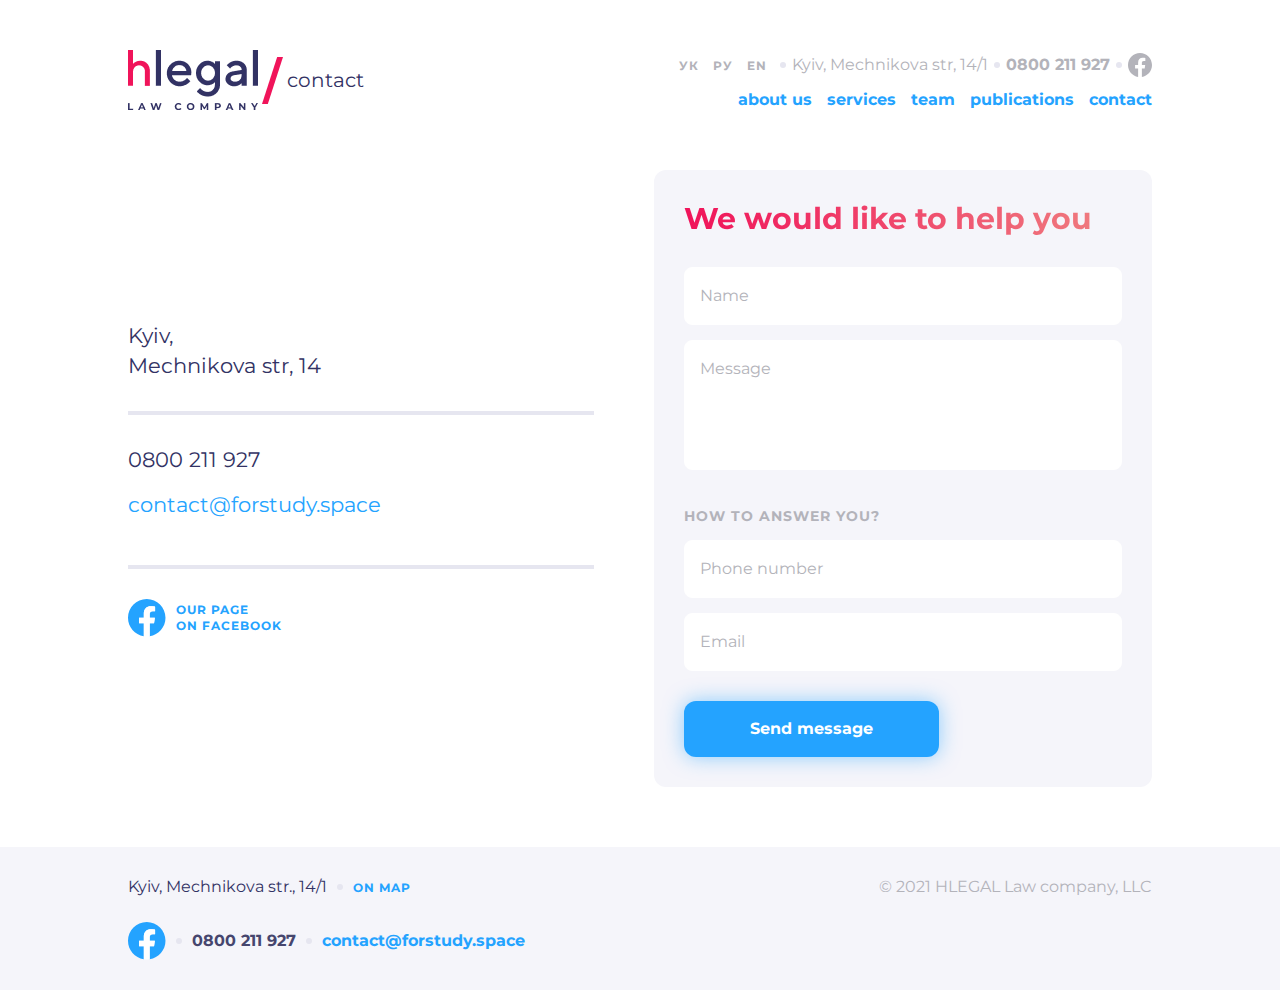
==== index.html @ 9c155c1d "changed structure css files" ====
<!DOCTYPE html>
<html lang="ru">

<head>
    <meta charset="UTF-8">
    <meta http-equiv="X-UA-Compatible" content="IE=edge">
    <meta name="viewport" content="width=device-width, initial-scale=1.0">
    <title>HW15_Lesson_16</title>
    <link rel="stylesheet" href="./css/style.css">
    <link rel="stylesheet" href="./css/media.css">
</head>

<body class="flex flex-col min-h-screen">
    <header class="header">
        <div class="container">
            <div class="wrapper flex justify-between wrap">
                <div class="up-header flex items-center justify-between">
                    <div class="flex items-center">
                        <form class="form-languages ">
                            <label>
                                <input type="radio" name="lang">
                                <span class="language">УК</span>
                            </label>
                        </form>
                        <form class="form-languages">
                            <label>
                                <input type="radio" name="lang">
                                <span class="language">РУ</span>
                            </label>
                        </form>
                        <form class="form-languages">
                            <label>
                                <input type="radio" name="lang">
                                <span class="language">EN</span>
                            </label>
                        </form>
                    </div>
                    <div class="contacts flex items-center">
                        <span class="dot"></span>
                        <span class="adress">Kyiv, Mechnikova str, 14/1</span>
                        <span class="dot"></span>
                        <a href="tel:0800211927" class="tel">0800 211 927</a>
                        <span class="dot"></span>
                        <a href="https://www.facebook.com/" target="_blank" rel="nofollow noopener">
                            <svg width="24" height="24" viewBox="0 0 24 24" fill="currentColor"
                                xmlns="http://www.w3.org/2000/svg">
                                <path
                                    d="M24 12.0733C24 5.40541 18.6274 0 12 0C5.37258 0 0 5.40541 0 12.0733C0 18.0995 4.38823 23.0943 10.125 24V15.5633H7.07813V12.0733H10.125V9.41343C10.125 6.38755 11.9165 4.71615 14.6576 4.71615C15.9705 4.71615 17.3438 4.95195 17.3438 4.95195V7.92313H15.8306C14.3399 7.92313 13.875 8.85379 13.875 9.80857V12.0733H17.2031L16.6711 15.5633H13.875V24C19.6118 23.0943 24 18.0995 24 12.0733Z"
                                    fill="currentColor" />
                            </svg>
                        </a>
                    </div>
                </div>
                <div class="logo flex items-center">
                    <img src="./images/Logo.png" alt="Logo">
                    <svg class="slash" width="21" height="47" viewBox="0 0 21 47" fill="none"
                        xmlns="http://www.w3.org/2000/svg">
                        <path fill-rule="evenodd" clip-rule="evenodd" d="M15.1752 0H21L5.82482 47H0L15.1752 0Z"
                            fill="#F0145A" />
                    </svg>
                    <span class="text-logo">contact</span>
                </div>
                <div class="burger-menu flex items-center">
                    <input type="checkbox" class="checkbox">
                    <p class="burger">
                        <span></span>
                        <span></span>
                        <span></span>
                        <span></span>
                    </p>
                    <nav class="nav">
                        <ul class="links">
                            <li><a href="#" class="link">about us</a></li>
                            <li><a href="#" class="link background">services</a></li>
                            <li><a href="#" class="link background">team</a></li>
                            <li><a href="#" class="link background">publications</a></li>
                            <li><a href="#" class="link background">contact</a></li>
                        </ul>
                    </nav>
                </div>
            </div>
        </div>
    </header>
    <main class="flex-1">
        <section class="contacts-form">
            <div class="container">
                <div class="wrapper flex flex-col items-center justify-between">
                    <div class="up-content flex flex-col">
                        <p class="address">Kyiv,<br> Mechnikova str, 14</p>
                        <div class="tel-mail flex items-center wrap">
                            <a href="tel:0800211927" class="tel">0800 211 927</a>
                            <a href="mailto:contact@forstudy.space" class="mail">contact@forstudy.space</a>
                        </div>
                        <div class="fb-text flex items-center">
                            <a href="https://www.facebook.com/" target="_blank" rel="nofollow noopener">
                                <svg xmlns="http://www.w3.org/2000/svg" width="38" height="38" data-name="Ebene 1"
                                    viewBox="0 0 1038 1038">
                                    <path fill="currentColor"
                                        d="M1024,512C1024,229.23016,794.76978,0,512,0S0,229.23016,0,512c0,255.554,187.231,467.37012,432,505.77777V660H302V512H432V399.2C432,270.87982,508.43854,200,625.38922,200,681.40765,200,740,210,740,210V336H675.43713C611.83508,336,592,375.46667,592,415.95728V512H734L711.3,660H592v357.77777C836.769,979.37012,1024,767.554,1024,512Z" />
                                    <path fill="#fff"
                                        d="M711.3,660,734,512H592V415.95728C592,375.46667,611.83508,336,675.43713,336H740V210s-58.59235-10-114.61078-10C508.43854,200,432,270.87982,432,399.2V512H302V660H432v357.77777a517.39619,517.39619,0,0,0,160,0V660Z" />
                                </svg>
                            </a>
                            <p class="text">Our page <br>on facebook</p>
                        </div>
                    </div>
                    <div class="down-content flex flex-col">
                        <h2 class="title">We would like to help you</h2>
                        <div class="forms-up flex flex-col">
                            <form>
                                <label>
                                    <input class="text-form" type="text" name="name" placeholder="Name">
                                </label>
                                <label>
                                    <textarea class="text-form message" type="text" name="message"
                                        placeholder="Message"></textarea>
                                </label>
                                <h3>How to answer you?</h3>
                                <label>
                                    <input class="text-form" type="tel" name="phoneNumber" placeholder="Phone number">
                                </label>
                                <label>
                                    <input class="text-form" type="email" name="email" placeholder="Email">
                                </label>
                                <button class="btn btn-blue" type="button">Send message</button>
                            </form>
                        </div>
                    </div>
                </div>
            </div>
        </section>
    </main>
    <footer class="footer">
        <div class="container">
            <div class="wrapper flex flex-col items-center">
                <div class="adress-footer flex flex-col items-center">
                    <span class="adress">Kyiv, Mechnikova str., 14/1</span>
                    <span class="dot"></span>
                    <a href="https://goo.gl/maps/D9Z2hyHaym2jxvPWA" class="map" target="_blank"
                        rel="nofollow noopener">On
                        map</a>
                </div>
                <div class="contacts flex flex-col items-center">
                    <a href="https://www.facebook.com/" target="_blank" rel="nofollow noopener">
                        <svg xmlns="http://www.w3.org/2000/svg" width="38" height="38" data-name="Ebene 1"
                            viewBox="0 0 1038 1038">
                            <path fill="currentColor"
                                d="M1024,512C1024,229.23016,794.76978,0,512,0S0,229.23016,0,512c0,255.554,187.231,467.37012,432,505.77777V660H302V512H432V399.2C432,270.87982,508.43854,200,625.38922,200,681.40765,200,740,210,740,210V336H675.43713C611.83508,336,592,375.46667,592,415.95728V512H734L711.3,660H592v357.77777C836.769,979.37012,1024,767.554,1024,512Z" />
                            <path fill="#fff"
                                d="M711.3,660,734,512H592V415.95728C592,375.46667,611.83508,336,675.43713,336H740V210s-58.59235-10-114.61078-10C508.43854,200,432,270.87982,432,399.2V512H302V660H432v357.77777a517.39619,517.39619,0,0,0,160,0V660Z" />
                        </svg>
                    </a>
                    <span class="dot"></span>
                    <a href="tel:0800211927" class="tel">0800 211 927</a>
                    <span class="dot"></span>
                    <a href="mailto:contact@forstudy.space" class="mail">contact@forstudy.space</a>
                </div>
                <p class="copyright text-center">© 2021 HLEGAL Law company, LLC</p>
            </div>
        </div>
    </footer>
</body>

</html>
---- css/style.css ----
@import url(../css/reset.css);
@import url(../css/header.css);
@import url(../css/footer.css);

/* ..............contacts-form.............. */
.contacts-form {
  padding: 30px;
  background-color: #ffffff;
}
.contacts-form .wrapper {
  gap: 30px;
}

/* ..............up-content.............. */
.up-content {
  width: 100%;
  font-weight: 400;
  font-size: 21px;
  line-height: 30px;
  color: #323264;
  gap: 30px;
}
.up-content .address::after {
  content: "";
  display: block;
  width: 100%;
  height: 4px;
  align-self: stretch;
  background-color: #e6e6f0;
  margin-top: 30px;
}
.up-content .tel-mail {
  gap: 15px;
}
.up-content .tel-mail::after {
  content: "";
  display: block;
  min-width: 100%;
  height: 4px;
  align-self: stretch;
  background-color: #e6e6f0;
  margin-top: 30px;
}
.up-content .mail {
  min-width: 100%;
  justify-content: flex-start;
  color: #24a3ff;
}

.up-content svg,
.up-content .text {
  display: block;
  color: #24a3ff;
}
.fb-text svg:hover {
  color: #f0145a;
}
.fb-text {
  gap: 10px;
}
.fb-text .text {
  font-weight: 700;
  font-size: 12px;
  line-height: 16px;
  letter-spacing: 1px;
  text-transform: uppercase;
}

/* ..............down-content.............. */
.down-content {
  width: 100%;
  background: #f5f5fa;
  border-radius: 12px;
  padding: 30px;
  gap: 30px;
}
.down-content .title {
  font-size: 30px;
  line-height: 37px;
  background: linear-gradient(90.13deg, #f0145a 0.84%, #ef8080 99.96%);
  -webkit-background-clip: text;
  -webkit-text-fill-color: transparent;
  background-clip: text;
  text-fill-color: transparent;
}
.forms-up {
  gap: 15px;
}
input[placeholder],
textarea {
  font-weight: 400;
  font-size: 16px;
  line-height: 26px;
  border: 1px solid #ffffff;
  border-radius: 8px;
  width: 100%;
  padding: 15px 0 15px 15px;
  outline: none;
  cursor: pointer;
  margin-bottom: 15px;
}
form:hover .text-form {
  border: 1px solid #24a3ff;
  color: #000000;
}
form:focus .text-form {
  border: 1px solid #24a3ff;
  color: #000000;
}
form:invalid .text-form {
  border: 1px solid #ff0000;
  color: #ff0000;
}
.down-content .message {
  resize: none;
  padding: 15px 0 0 15px;
  min-height: 130px;
  margin-bottom: 30px;
}
::placeholder {
  font-family: "Montserrat", serif;
  font-weight: 400;
  font-size: 16px;
  line-height: 26px;
  color: #b3b3ba;
}

/* ........................................ */
.forms-up h3 {
  font-size: 14px;
  line-height: 17px;
  letter-spacing: 1px;
  text-transform: uppercase;
  color: #b3b3ba;
  margin-bottom: 15px;
}
.btn {
  font: inherit;
  line-height: 20px;
  text-align: center;
  color: #ffffff;
  border: none;
}
.btn-blue {
  max-width: 100%;
  background-color: #24a3ff;
  box-shadow: 0px 0px 20px rgba(36, 163, 255, 0.5);
  border-radius: 12px;
  padding: 18px 66px;
  margin-top: 15px;
}
.btn-blue:hover {
  background-color: #0085ff;
  box-shadow: 0px 0px 20px rgba(36, 163, 255, 0.5);
}
.btn-blue:active {
  background-color: #006ccf;
  box-shadow: 0px 0px 20px rgba(36, 163, 255, 0.5);
}

/* ..............footer.............. */
.footer {
  background: #f5f5fa;
  padding: 30px 0;
}
.footer .wrapper {
  gap: 25px;
}
.adress-footer {
  gap: 10px;
}
.adress-footer .adress {
  font-weight: 400;
  line-height: 20px;
  color: #323264;
}
.adress-footer .map {
  font-size: 12px;
  line-height: 15px;
  letter-spacing: 1px;
  text-transform: uppercase;
  color: #24a3ff;
}
.footer .contacts {
  line-height: 20px;
  gap: 10px;
}
.footer .contacts svg {
  color: #24a3ff;
  display: block;
}
.footer .contacts svg:hover {
  color: #f0145a;
}
.footer .contacts .tel {
  text-align: right;
  color: #46466e;
}
.footer .contacts .mail {
  color: #24a3ff;
}
.footer .contacts .mail:hover {
  color: #f0145a;
}
.footer .copyright {
  font-weight: 400;
  line-height: 20px;
  color: #b3b3ba;
}
---- css/media.css ----
/* md-устройства (больше или равно 768px) */
@media (min-width: 768px) {
  /* CSS для: 768px <= ширины <= 991px */

  /* ..............contacts-form.............. */
  .contacts-form {
    padding: 60px 0;
  }
}

/* lg-устройства (больше или равно 992px) */
@media (min-width: 1024px) {
  /* CSS для: 992px <= ширины <= 1119px */

  /* ..............contacts-form.............. */
  .contacts-form .wrapper {
    gap: 60px;
    flex-direction: row;
  }
  .up-content {
    min-width: 422px;
  }
  .down-content {
    min-width: 422px;
  }
}

/* xl-устройства (больше или равно 1200px) */
@media (min-width: 1440px) {
  /* CSS для: ширины >= 1200px */

  .contacts-form {
    padding: 60px 0;
  }
  .up-content {
    margin-left: 120px;
    max-width: 510px;
  }
  .down-content {
    margin-right: 120px;
    max-width: 510px;
  }
}

/* xxl-устройства (больше или равно 1600px) */
@media (min-width: 1920px) {
  /* CSS для: ширины >= 1200px */

  .up-content {
    min-width: 650px;
  }
  .down-content {
    min-width: 650px;
  }
}
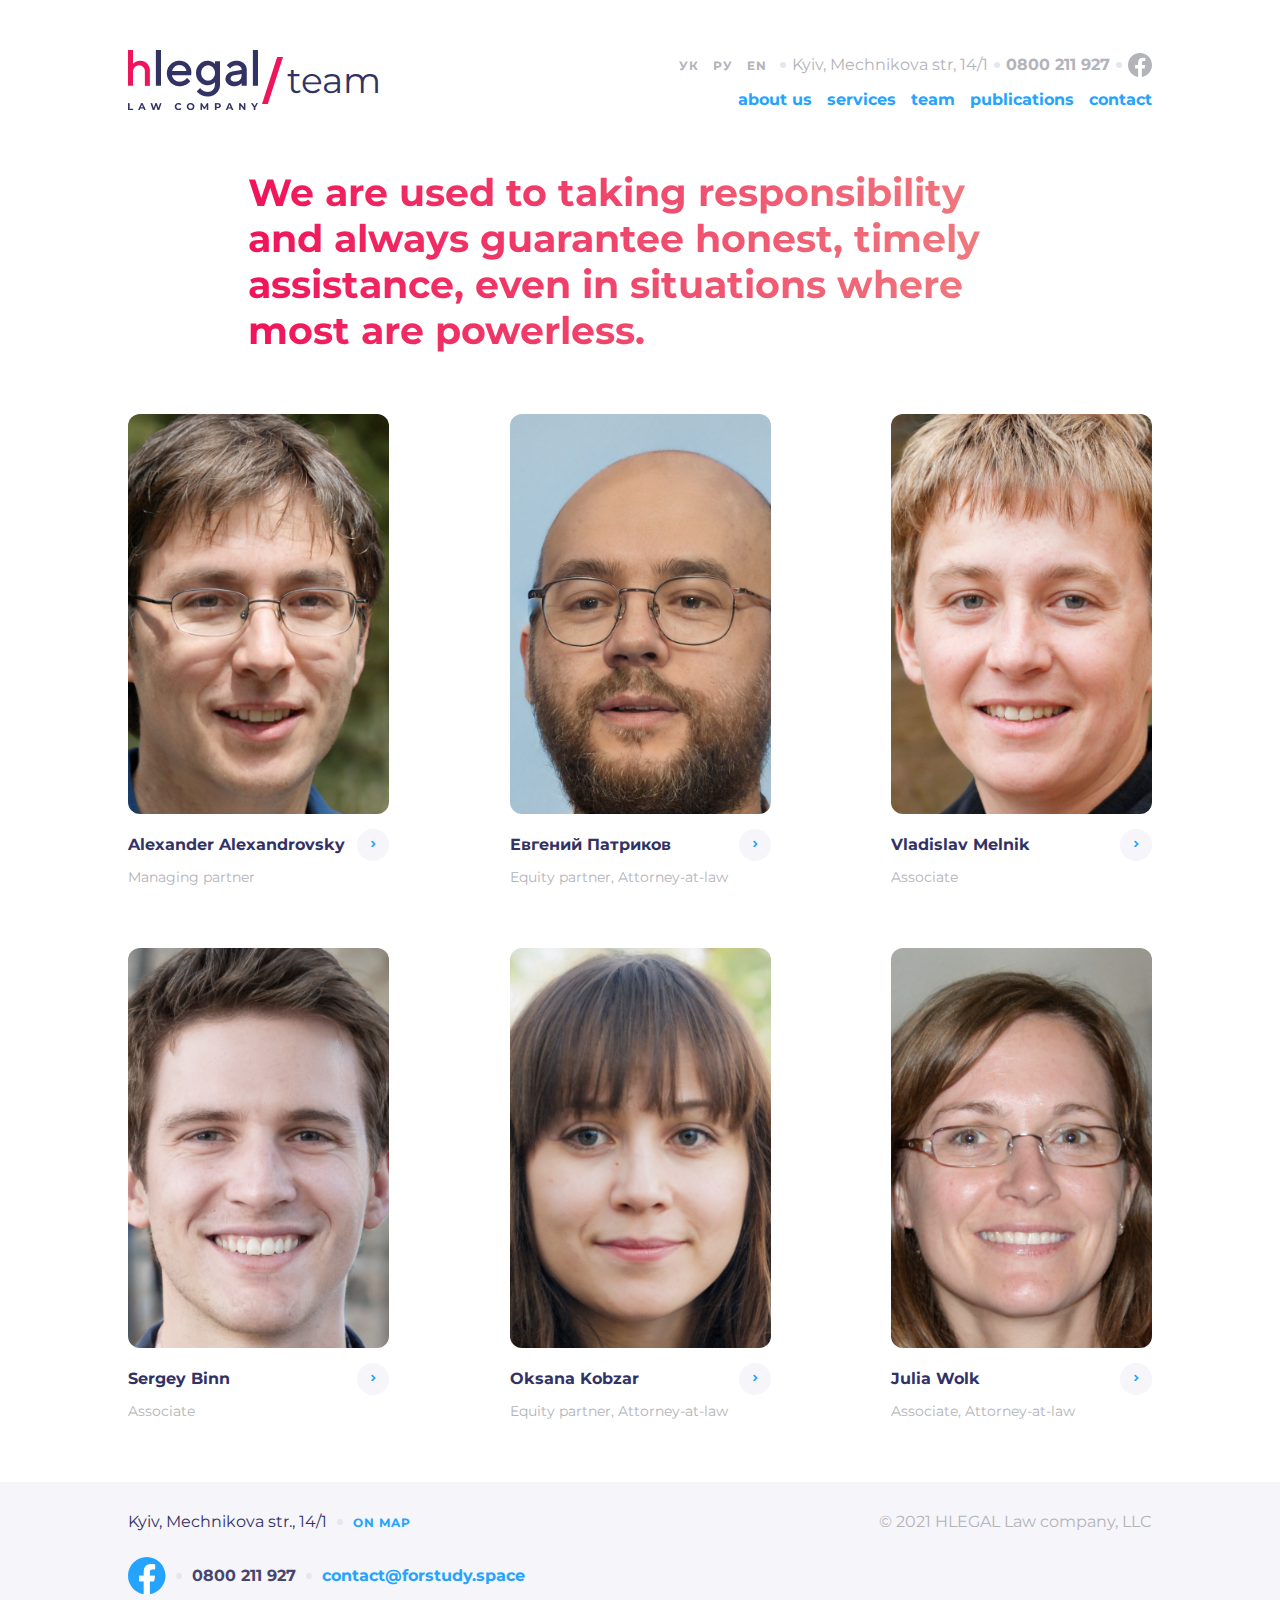
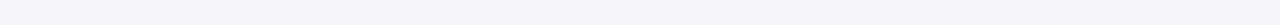
==== commit 39045364: "changed sructure header and added new css files" ====
--- a/index.html
+++ b/index.html
@@ -5,7 +5,7 @@
     <meta charset="UTF-8">
     <meta http-equiv="X-UA-Compatible" content="IE=edge">
     <meta name="viewport" content="width=device-width, initial-scale=1.0">
-    <title>HW15_Lesson_16</title>
+    <title>HW14_Lesson_14</title>
     <link rel="stylesheet" href="./css/style.css">
     <link rel="stylesheet" href="./css/media.css">
 </head>
@@ -51,16 +51,16 @@
                         </a>
                     </div>
                 </div>
-                <div class="logo flex items-center">
+                <div class="logo flex">
                     <img src="./images/Logo.png" alt="Logo">
                     <svg class="slash" width="21" height="47" viewBox="0 0 21 47" fill="none"
                         xmlns="http://www.w3.org/2000/svg">
                         <path fill-rule="evenodd" clip-rule="evenodd" d="M15.1752 0H21L5.82482 47H0L15.1752 0Z"
                             fill="#F0145A" />
                     </svg>
-                    <span class="text-logo">contact</span>
+                    <span class="text-logo">team</span>
                 </div>
-                <div class="burger-menu flex items-center">
+                <div class="burger-menu flex">
                     <input type="checkbox" class="checkbox">
                     <p class="burger">
                         <span></span>
@@ -82,49 +82,83 @@
         </div>
     </header>
     <main class="flex-1">
-        <section class="contacts-form">
+        <section class="first-screen">
             <div class="container">
-                <div class="wrapper flex flex-col items-center justify-between">
-                    <div class="up-content flex flex-col">
-                        <p class="address">Kyiv,<br> Mechnikova str, 14</p>
-                        <div class="tel-mail flex items-center wrap">
-                            <a href="tel:0800211927" class="tel">0800 211 927</a>
-                            <a href="mailto:contact@forstudy.space" class="mail">contact@forstudy.space</a>
-                        </div>
-                        <div class="fb-text flex items-center">
-                            <a href="https://www.facebook.com/" target="_blank" rel="nofollow noopener">
-                                <svg xmlns="http://www.w3.org/2000/svg" width="38" height="38" data-name="Ebene 1"
-                                    viewBox="0 0 1038 1038">
-                                    <path fill="currentColor"
-                                        d="M1024,512C1024,229.23016,794.76978,0,512,0S0,229.23016,0,512c0,255.554,187.231,467.37012,432,505.77777V660H302V512H432V399.2C432,270.87982,508.43854,200,625.38922,200,681.40765,200,740,210,740,210V336H675.43713C611.83508,336,592,375.46667,592,415.95728V512H734L711.3,660H592v357.77777C836.769,979.37012,1024,767.554,1024,512Z" />
-                                    <path fill="#fff"
-                                        d="M711.3,660,734,512H592V415.95728C592,375.46667,611.83508,336,675.43713,336H740V210s-58.59235-10-114.61078-10C508.43854,200,432,270.87982,432,399.2V512H302V660H432v357.77777a517.39619,517.39619,0,0,0,160,0V660Z" />
-                                </svg>
-                            </a>
-                            <p class="text">Our page <br>on facebook</p>
-                        </div>
+                <h2 class="title">We are used to taking responsibility and always guarantee honest, timely
+                    assistance, even in situations where most are
+                    powerless.</h2>
+                <div class="wrapper flex wrap">
+                    <div class="card">
+                        <img src="./images/Alexandrovsky.png" alt="Alexandrovsky">
+                        <a href="#" class="text-card flex items-center justify-between">
+                            <p class="name">Alexander Alexandrovsky</p>
+                            <svg xmlns="http://www.w3.org/2000/svg" aria-hidden="true" role="img" width="32" height="32"
+                                preserveAspectRatio="xMidYMid meet" viewBox="0 0 320 512">
+                                <path fill="currentColor"
+                                    d="M143 352.3L7 216.3c-9.4-9.4-9.4-24.6 0-33.9l22.6-22.6c9.4-9.4 24.6-9.4 33.9 0l96.4 96.4l96.4-96.4c9.4-9.4 24.6-9.4 33.9 0l22.6 22.6c9.4 9.4 9.4 24.6 0 33.9l-136 136c-9.2 9.4-24.4 9.4-33.8 0z" />
+                            </svg>
+                        </a>
+                        <p class="position">Managing partner</p>
                     </div>
-                    <div class="down-content flex flex-col">
-                        <h2 class="title">We would like to help you</h2>
-                        <div class="forms-up flex flex-col">
-                            <form>
-                                <label>
-                                    <input class="text-form" type="text" name="name" placeholder="Name">
-                                </label>
-                                <label>
-                                    <textarea class="text-form message" type="text" name="message"
-                                        placeholder="Message"></textarea>
-                                </label>
-                                <h3>How to answer you?</h3>
-                                <label>
-                                    <input class="text-form" type="tel" name="phoneNumber" placeholder="Phone number">
-                                </label>
-                                <label>
-                                    <input class="text-form" type="email" name="email" placeholder="Email">
-                                </label>
-                                <button class="btn btn-blue" type="button">Send message</button>
-                            </form>
-                        </div>
+                    <div class="card">
+                        <img src="./images/Patrikov.png" alt="Patrikov">
+                        <a href="#" class="text-card flex items-center justify-between">
+                            <p class="name">Евгений Патриков</p>
+                            <svg xmlns="http://www.w3.org/2000/svg" aria-hidden="true" role="img" width="32" height="32"
+                                preserveAspectRatio="xMidYMid meet" viewBox="0 0 320 512">
+                                <path fill="currentColor"
+                                    d="M143 352.3L7 216.3c-9.4-9.4-9.4-24.6 0-33.9l22.6-22.6c9.4-9.4 24.6-9.4 33.9 0l96.4 96.4l96.4-96.4c9.4-9.4 24.6-9.4 33.9 0l22.6 22.6c9.4 9.4 9.4 24.6 0 33.9l-136 136c-9.2 9.4-24.4 9.4-33.8 0z" />
+                            </svg>
+                        </a>
+                        <p class="position">Equity partner, Attorney-at-law</p>
+                    </div>
+                    <div class="card">
+                        <img src="./images/Melnik.png" alt="Melnik">
+                        <a href="#" class="text-card flex items-center justify-between">
+                            <p class="name">Vladislav Melnik</p>
+                            <svg xmlns="http://www.w3.org/2000/svg" aria-hidden="true" role="img" width="32" height="32"
+                                preserveAspectRatio="xMidYMid meet" viewBox="0 0 320 512">
+                                <path fill="currentColor"
+                                    d="M143 352.3L7 216.3c-9.4-9.4-9.4-24.6 0-33.9l22.6-22.6c9.4-9.4 24.6-9.4 33.9 0l96.4 96.4l96.4-96.4c9.4-9.4 24.6-9.4 33.9 0l22.6 22.6c9.4 9.4 9.4 24.6 0 33.9l-136 136c-9.2 9.4-24.4 9.4-33.8 0z" />
+                            </svg>
+                        </a>
+                        <p class="position">Associate</p>
+                    </div>
+                    <div class="card">
+                        <img src="./images/Binn.png" alt="Binn">
+                        <a href="#" class="text-card flex items-center justify-between">
+                            <p class="name">Sergey Binn</p>
+                            <svg xmlns="http://www.w3.org/2000/svg" aria-hidden="true" role="img" width="32" height="32"
+                                preserveAspectRatio="xMidYMid meet" viewBox="0 0 320 512">
+                                <path fill="currentColor"
+                                    d="M143 352.3L7 216.3c-9.4-9.4-9.4-24.6 0-33.9l22.6-22.6c9.4-9.4 24.6-9.4 33.9 0l96.4 96.4l96.4-96.4c9.4-9.4 24.6-9.4 33.9 0l22.6 22.6c9.4 9.4 9.4 24.6 0 33.9l-136 136c-9.2 9.4-24.4 9.4-33.8 0z" />
+                            </svg>
+                        </a>
+                        <p class="position">Associate</p>
+                    </div>
+                    <div class="card">
+                        <img src="./images/Kobzar.png" alt="Kobzar">
+                        <a href="#" class="text-card flex items-center justify-between">
+                            <p class="name">Oksana Kobzar</p>
+                            <svg xmlns="http://www.w3.org/2000/svg" aria-hidden="true" role="img" width="32" height="32"
+                                preserveAspectRatio="xMidYMid meet" viewBox="0 0 320 512">
+                                <path fill="currentColor"
+                                    d="M143 352.3L7 216.3c-9.4-9.4-9.4-24.6 0-33.9l22.6-22.6c9.4-9.4 24.6-9.4 33.9 0l96.4 96.4l96.4-96.4c9.4-9.4 24.6-9.4 33.9 0l22.6 22.6c9.4 9.4 9.4 24.6 0 33.9l-136 136c-9.2 9.4-24.4 9.4-33.8 0z" />
+                            </svg>
+                        </a>
+                        <p class="position">Equity partner, Attorney-at-law</p>
+                    </div>
+                    <div class="card">
+                        <img src="./images/Wolk.png" alt="Wolk">
+                        <a href="#" class="text-card flex items-center justify-between">
+                            <p class="name">Julia Wolk</p>
+                            <svg xmlns="http://www.w3.org/2000/svg" aria-hidden="true" role="img" width="32" height="32"
+                                preserveAspectRatio="xMidYMid meet" viewBox="0 0 320 512">
+                                <path fill="currentColor"
+                                    d="M143 352.3L7 216.3c-9.4-9.4-9.4-24.6 0-33.9l22.6-22.6c9.4-9.4 24.6-9.4 33.9 0l96.4 96.4l96.4-96.4c9.4-9.4 24.6-9.4 33.9 0l22.6 22.6c9.4 9.4 9.4 24.6 0 33.9l-136 136c-9.2 9.4-24.4 9.4-33.8 0z" />
+                            </svg>
+                        </a>
+                        <p class="position">Associate, Attorney-at-law</p>
                     </div>
                 </div>
             </div>
@@ -157,6 +191,7 @@
                 </div>
                 <p class="copyright text-center">© 2021 HLEGAL Law company, LLC</p>
             </div>
+
         </div>
     </footer>
 </body>
--- a/css/style.css
+++ b/css/style.css
@@ -2,79 +2,15 @@
 @import url(../css/header.css);
 @import url(../css/footer.css);
 
-/* ..............contacts-form.............. */
-.contacts-form {
+/* ..............first-screen.............. */
+.first-screen {
   padding: 30px;
-  background-color: #ffffff;
 }
-.contacts-form .wrapper {
+.first-screen .wrapper {
+  justify-content: left;
   gap: 30px;
 }
-
-/* ..............up-content.............. */
-.up-content {
-  width: 100%;
-  font-weight: 400;
-  font-size: 21px;
-  line-height: 30px;
-  color: #323264;
-  gap: 30px;
-}
-.up-content .address::after {
-  content: "";
-  display: block;
-  width: 100%;
-  height: 4px;
-  align-self: stretch;
-  background-color: #e6e6f0;
-  margin-top: 30px;
-}
-.up-content .tel-mail {
-  gap: 15px;
-}
-.up-content .tel-mail::after {
-  content: "";
-  display: block;
-  min-width: 100%;
-  height: 4px;
-  align-self: stretch;
-  background-color: #e6e6f0;
-  margin-top: 30px;
-}
-.up-content .mail {
-  min-width: 100%;
-  justify-content: flex-start;
-  color: #24a3ff;
-}
-
-.up-content svg,
-.up-content .text {
-  display: block;
-  color: #24a3ff;
-}
-.fb-text svg:hover {
-  color: #f0145a;
-}
-.fb-text {
-  gap: 10px;
-}
-.fb-text .text {
-  font-weight: 700;
-  font-size: 12px;
-  line-height: 16px;
-  letter-spacing: 1px;
-  text-transform: uppercase;
-}
-
-/* ..............down-content.............. */
-.down-content {
-  width: 100%;
-  background: #f5f5fa;
-  border-radius: 12px;
-  padding: 30px;
-  gap: 30px;
-}
-.down-content .title {
+.first-screen .title {
   font-size: 30px;
   line-height: 37px;
   background: linear-gradient(90.13deg, #f0145a 0.84%, #ef8080 99.96%);
@@ -82,128 +18,37 @@
   -webkit-text-fill-color: transparent;
   background-clip: text;
   text-fill-color: transparent;
-}
-.forms-up {
-  gap: 15px;
-}
-input[placeholder],
-textarea {
-  font-weight: 400;
-  font-size: 16px;
-  line-height: 26px;
-  border: 1px solid #ffffff;
-  border-radius: 8px;
-  width: 100%;
-  padding: 15px 0 15px 15px;
-  outline: none;
-  cursor: pointer;
-  margin-bottom: 15px;
-}
-form:hover .text-form {
-  border: 1px solid #24a3ff;
-  color: #000000;
-}
-form:focus .text-form {
-  border: 1px solid #24a3ff;
-  color: #000000;
-}
-form:invalid .text-form {
-  border: 1px solid #ff0000;
-  color: #ff0000;
-}
-.down-content .message {
-  resize: none;
-  padding: 15px 0 0 15px;
-  min-height: 130px;
   margin-bottom: 30px;
 }
-::placeholder {
-  font-family: "Montserrat", serif;
-  font-weight: 400;
-  font-size: 16px;
-  line-height: 26px;
-  color: #b3b3ba;
+
+.first-screen .card img {
+  border-radius: 12px;
+  display: block;
 }
-
-/* ........................................ */
-.forms-up h3 {
-  font-size: 14px;
-  line-height: 17px;
-  letter-spacing: 1px;
-  text-transform: uppercase;
-  color: #b3b3ba;
-  margin-bottom: 15px;
-}
-.btn {
-  font: inherit;
-  line-height: 20px;
-  text-align: center;
-  color: #ffffff;
-  border: none;
-}
-.btn-blue {
-  max-width: 100%;
-  background-color: #24a3ff;
-  box-shadow: 0px 0px 20px rgba(36, 163, 255, 0.5);
-  border-radius: 12px;
-  padding: 18px 66px;
+.text-card {
   margin-top: 15px;
 }
-.btn-blue:hover {
-  background-color: #0085ff;
-  box-shadow: 0px 0px 20px rgba(36, 163, 255, 0.5);
-}
-.btn-blue:active {
-  background-color: #006ccf;
-  box-shadow: 0px 0px 20px rgba(36, 163, 255, 0.5);
-}
-
-/* ..............footer.............. */
-.footer {
-  background: #f5f5fa;
-  padding: 30px 0;
-}
-.footer .wrapper {
-  gap: 25px;
-}
-.adress-footer {
-  gap: 10px;
-}
-.adress-footer .adress {
-  font-weight: 400;
+.name {
   line-height: 20px;
   color: #323264;
 }
-.adress-footer .map {
-  font-size: 12px;
-  line-height: 15px;
-  letter-spacing: 1px;
-  text-transform: uppercase;
+.card .text-card svg {
+  background: #f5f5fa;
+  padding: 9.5px 11.5px 8.5px 13.5px;
+  border-radius: 50%;
   color: #24a3ff;
+  transform: rotate(-90deg);
 }
-.footer .contacts {
-  line-height: 20px;
-  gap: 10px;
-}
-.footer .contacts svg {
-  color: #24a3ff;
-  display: block;
-}
-.footer .contacts svg:hover {
+.card > a:hover p {
   color: #f0145a;
 }
-.footer .contacts .tel {
-  text-align: right;
-  color: #46466e;
-}
-.footer .contacts .mail {
-  color: #24a3ff;
-}
-.footer .contacts .mail:hover {
+.card > a:hover svg {
   color: #f0145a;
 }
-.footer .copyright {
+.position {
   font-weight: 400;
-  line-height: 20px;
+  font-size: 14px;
+  line-height: 22px;
   color: #b3b3ba;
+  margin-top: 5px;
 }
--- a/css/media.css
+++ b/css/media.css
@@ -2,9 +2,23 @@
 @media (min-width: 768px) {
   /* CSS для: 768px <= ширины <= 991px */
 
-  /* ..............contacts-form.............. */
-  .contacts-form {
+  /* ..............first-screen.............. */
+  .first-screen {
     padding: 60px 0;
+  }
+  .first-screen .wrapper {
+    justify-content: space-between;
+    gap: 60px;
+  }
+  .first-screen .title {
+    font-size: 38px;
+    line-height: 46px;
+    margin-bottom: 60px;
+  }
+  .first-screen .card img {
+    max-width: 294px;
+    height: 400px;
+    object-fit: cover;
   }
 }
 
@@ -12,16 +26,18 @@
 @media (min-width: 1024px) {
   /* CSS для: 992px <= ширины <= 1119px */
 
-  /* ..............contacts-form.............. */
-  .contacts-form .wrapper {
+  /* ..............first-screen.............. */
+  .first-screen .wrapper {
+    justify-content: space-between;
     gap: 60px;
-    flex-direction: row;
   }
-  .up-content {
-    min-width: 422px;
+
+  .first-screen .title {
+    margin: 0 120px 60px 120px;
   }
-  .down-content {
-    min-width: 422px;
+
+  .first-screen .card img {
+    max-width: 261px;
   }
 }
 
@@ -29,27 +45,19 @@
 @media (min-width: 1440px) {
   /* CSS для: ширины >= 1200px */
 
-  .contacts-form {
-    padding: 60px 0;
+  .first-screen .title {
+    margin: 0 120px 60px 120px;
   }
-  .up-content {
-    margin-left: 120px;
-    max-width: 510px;
-  }
-  .down-content {
-    margin-right: 120px;
-    max-width: 510px;
+
+  .first-screen .card img {
+    max-width: 400px;
   }
 }
-
 /* xxl-устройства (больше или равно 1600px) */
 @media (min-width: 1920px) {
   /* CSS для: ширины >= 1200px */
 
-  .up-content {
-    min-width: 650px;
-  }
-  .down-content {
-    min-width: 650px;
+  .first-screen .card img {
+    min-width: 493px;
   }
 }
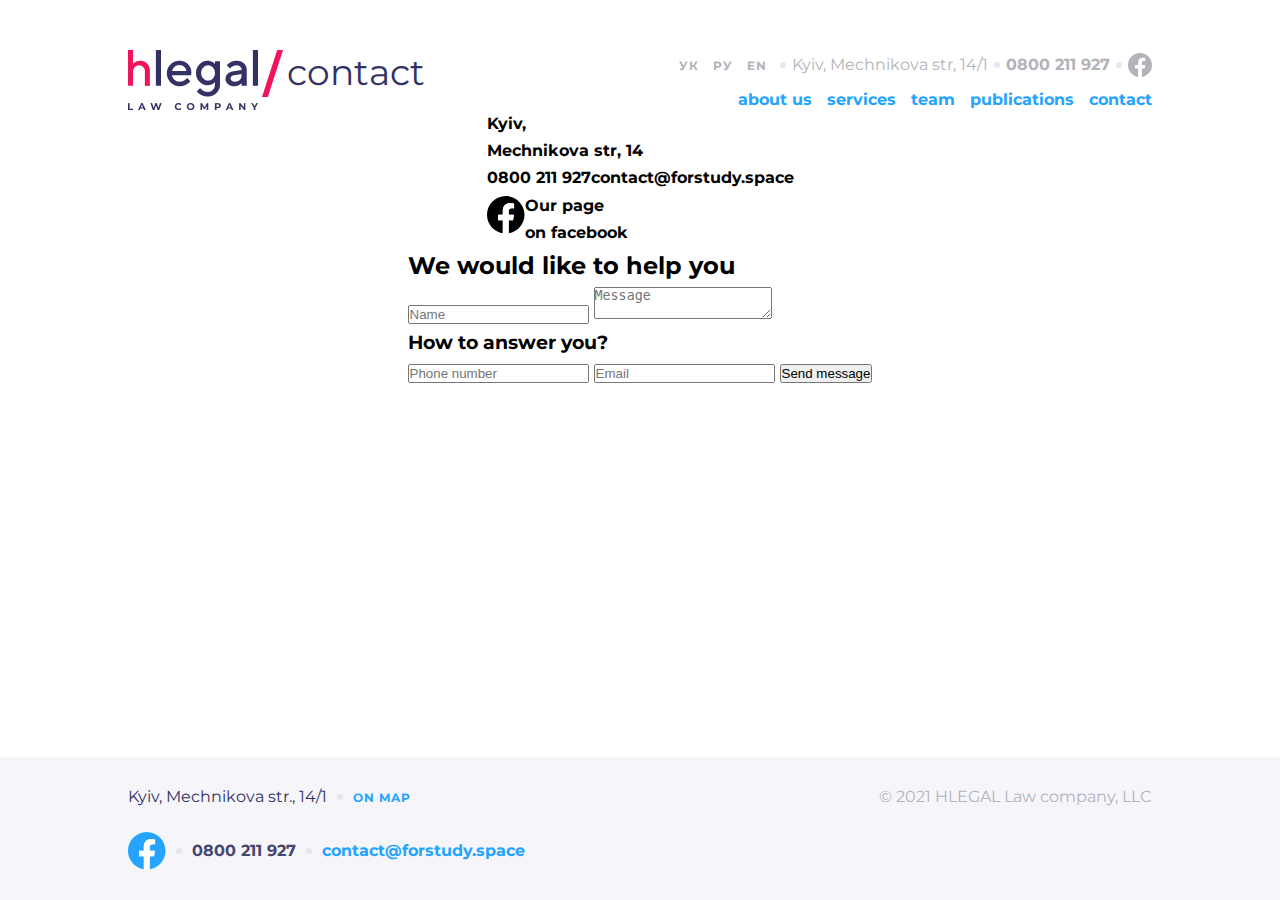
==== commit eca15999: "fixed small mistakes about logo" ====
--- a/index.html
+++ b/index.html
@@ -5,7 +5,7 @@
     <meta charset="UTF-8">
     <meta http-equiv="X-UA-Compatible" content="IE=edge">
     <meta name="viewport" content="width=device-width, initial-scale=1.0">
-    <title>HW14_Lesson_14</title>
+    <title>HW15_Lesson_16</title>
     <link rel="stylesheet" href="./css/style.css">
     <link rel="stylesheet" href="./css/media.css">
 </head>
@@ -58,9 +58,9 @@
                         <path fill-rule="evenodd" clip-rule="evenodd" d="M15.1752 0H21L5.82482 47H0L15.1752 0Z"
                             fill="#F0145A" />
                     </svg>
-                    <span class="text-logo">team</span>
+                    <span class="text-logo">contact</span>
                 </div>
-                <div class="burger-menu flex">
+                <div class="burger-menu flex items-center">
                     <input type="checkbox" class="checkbox">
                     <p class="burger">
                         <span></span>
@@ -82,83 +82,49 @@
         </div>
     </header>
     <main class="flex-1">
-        <section class="first-screen">
+        <section class="contacts-form">
             <div class="container">
-                <h2 class="title">We are used to taking responsibility and always guarantee honest, timely
-                    assistance, even in situations where most are
-                    powerless.</h2>
-                <div class="wrapper flex wrap">
-                    <div class="card">
-                        <img src="./images/Alexandrovsky.png" alt="Alexandrovsky">
-                        <a href="#" class="text-card flex items-center justify-between">
-                            <p class="name">Alexander Alexandrovsky</p>
-                            <svg xmlns="http://www.w3.org/2000/svg" aria-hidden="true" role="img" width="32" height="32"
-                                preserveAspectRatio="xMidYMid meet" viewBox="0 0 320 512">
-                                <path fill="currentColor"
-                                    d="M143 352.3L7 216.3c-9.4-9.4-9.4-24.6 0-33.9l22.6-22.6c9.4-9.4 24.6-9.4 33.9 0l96.4 96.4l96.4-96.4c9.4-9.4 24.6-9.4 33.9 0l22.6 22.6c9.4 9.4 9.4 24.6 0 33.9l-136 136c-9.2 9.4-24.4 9.4-33.8 0z" />
-                            </svg>
-                        </a>
-                        <p class="position">Managing partner</p>
+                <div class="wrapper flex flex-col items-center justify-between">
+                    <div class="up-content flex flex-col">
+                        <p class="address">Kyiv,<br> Mechnikova str, 14</p>
+                        <div class="tel-mail flex items-center wrap">
+                            <a href="tel:0800211927" class="tel">0800 211 927</a>
+                            <a href="mailto:contact@forstudy.space" class="mail">contact@forstudy.space</a>
+                        </div>
+                        <div class="fb-text flex items-center">
+                            <a href="https://www.facebook.com/" target="_blank" rel="nofollow noopener">
+                                <svg xmlns="http://www.w3.org/2000/svg" width="38" height="38" data-name="Ebene 1"
+                                    viewBox="0 0 1038 1038">
+                                    <path fill="currentColor"
+                                        d="M1024,512C1024,229.23016,794.76978,0,512,0S0,229.23016,0,512c0,255.554,187.231,467.37012,432,505.77777V660H302V512H432V399.2C432,270.87982,508.43854,200,625.38922,200,681.40765,200,740,210,740,210V336H675.43713C611.83508,336,592,375.46667,592,415.95728V512H734L711.3,660H592v357.77777C836.769,979.37012,1024,767.554,1024,512Z" />
+                                    <path fill="#fff"
+                                        d="M711.3,660,734,512H592V415.95728C592,375.46667,611.83508,336,675.43713,336H740V210s-58.59235-10-114.61078-10C508.43854,200,432,270.87982,432,399.2V512H302V660H432v357.77777a517.39619,517.39619,0,0,0,160,0V660Z" />
+                                </svg>
+                            </a>
+                            <p class="text">Our page <br>on facebook</p>
+                        </div>
                     </div>
-                    <div class="card">
-                        <img src="./images/Patrikov.png" alt="Patrikov">
-                        <a href="#" class="text-card flex items-center justify-between">
-                            <p class="name">Евгений Патриков</p>
-                            <svg xmlns="http://www.w3.org/2000/svg" aria-hidden="true" role="img" width="32" height="32"
-                                preserveAspectRatio="xMidYMid meet" viewBox="0 0 320 512">
-                                <path fill="currentColor"
-                                    d="M143 352.3L7 216.3c-9.4-9.4-9.4-24.6 0-33.9l22.6-22.6c9.4-9.4 24.6-9.4 33.9 0l96.4 96.4l96.4-96.4c9.4-9.4 24.6-9.4 33.9 0l22.6 22.6c9.4 9.4 9.4 24.6 0 33.9l-136 136c-9.2 9.4-24.4 9.4-33.8 0z" />
-                            </svg>
-                        </a>
-                        <p class="position">Equity partner, Attorney-at-law</p>
-                    </div>
-                    <div class="card">
-                        <img src="./images/Melnik.png" alt="Melnik">
-                        <a href="#" class="text-card flex items-center justify-between">
-                            <p class="name">Vladislav Melnik</p>
-                            <svg xmlns="http://www.w3.org/2000/svg" aria-hidden="true" role="img" width="32" height="32"
-                                preserveAspectRatio="xMidYMid meet" viewBox="0 0 320 512">
-                                <path fill="currentColor"
-                                    d="M143 352.3L7 216.3c-9.4-9.4-9.4-24.6 0-33.9l22.6-22.6c9.4-9.4 24.6-9.4 33.9 0l96.4 96.4l96.4-96.4c9.4-9.4 24.6-9.4 33.9 0l22.6 22.6c9.4 9.4 9.4 24.6 0 33.9l-136 136c-9.2 9.4-24.4 9.4-33.8 0z" />
-                            </svg>
-                        </a>
-                        <p class="position">Associate</p>
-                    </div>
-                    <div class="card">
-                        <img src="./images/Binn.png" alt="Binn">
-                        <a href="#" class="text-card flex items-center justify-between">
-                            <p class="name">Sergey Binn</p>
-                            <svg xmlns="http://www.w3.org/2000/svg" aria-hidden="true" role="img" width="32" height="32"
-                                preserveAspectRatio="xMidYMid meet" viewBox="0 0 320 512">
-                                <path fill="currentColor"
-                                    d="M143 352.3L7 216.3c-9.4-9.4-9.4-24.6 0-33.9l22.6-22.6c9.4-9.4 24.6-9.4 33.9 0l96.4 96.4l96.4-96.4c9.4-9.4 24.6-9.4 33.9 0l22.6 22.6c9.4 9.4 9.4 24.6 0 33.9l-136 136c-9.2 9.4-24.4 9.4-33.8 0z" />
-                            </svg>
-                        </a>
-                        <p class="position">Associate</p>
-                    </div>
-                    <div class="card">
-                        <img src="./images/Kobzar.png" alt="Kobzar">
-                        <a href="#" class="text-card flex items-center justify-between">
-                            <p class="name">Oksana Kobzar</p>
-                            <svg xmlns="http://www.w3.org/2000/svg" aria-hidden="true" role="img" width="32" height="32"
-                                preserveAspectRatio="xMidYMid meet" viewBox="0 0 320 512">
-                                <path fill="currentColor"
-                                    d="M143 352.3L7 216.3c-9.4-9.4-9.4-24.6 0-33.9l22.6-22.6c9.4-9.4 24.6-9.4 33.9 0l96.4 96.4l96.4-96.4c9.4-9.4 24.6-9.4 33.9 0l22.6 22.6c9.4 9.4 9.4 24.6 0 33.9l-136 136c-9.2 9.4-24.4 9.4-33.8 0z" />
-                            </svg>
-                        </a>
-                        <p class="position">Equity partner, Attorney-at-law</p>
-                    </div>
-                    <div class="card">
-                        <img src="./images/Wolk.png" alt="Wolk">
-                        <a href="#" class="text-card flex items-center justify-between">
-                            <p class="name">Julia Wolk</p>
-                            <svg xmlns="http://www.w3.org/2000/svg" aria-hidden="true" role="img" width="32" height="32"
-                                preserveAspectRatio="xMidYMid meet" viewBox="0 0 320 512">
-                                <path fill="currentColor"
-                                    d="M143 352.3L7 216.3c-9.4-9.4-9.4-24.6 0-33.9l22.6-22.6c9.4-9.4 24.6-9.4 33.9 0l96.4 96.4l96.4-96.4c9.4-9.4 24.6-9.4 33.9 0l22.6 22.6c9.4 9.4 9.4 24.6 0 33.9l-136 136c-9.2 9.4-24.4 9.4-33.8 0z" />
-                            </svg>
-                        </a>
-                        <p class="position">Associate, Attorney-at-law</p>
+                    <div class="down-content flex flex-col">
+                        <h2 class="title">We would like to help you</h2>
+                        <div class="forms-up flex flex-col">
+                            <form>
+                                <label>
+                                    <input class="text-form" type="text" name="name" placeholder="Name">
+                                </label>
+                                <label>
+                                    <textarea class="text-form message" type="text" name="message"
+                                        placeholder="Message"></textarea>
+                                </label>
+                                <h3>How to answer you?</h3>
+                                <label>
+                                    <input class="text-form" type="tel" name="phoneNumber" placeholder="Phone number">
+                                </label>
+                                <label>
+                                    <input class="text-form" type="email" name="email" placeholder="Email">
+                                </label>
+                                <button class="btn btn-blue" type="button">Send message</button>
+                            </form>
+                        </div>
                     </div>
                 </div>
             </div>
@@ -191,7 +157,6 @@
                 </div>
                 <p class="copyright text-center">© 2021 HLEGAL Law company, LLC</p>
             </div>
-
         </div>
     </footer>
 </body>
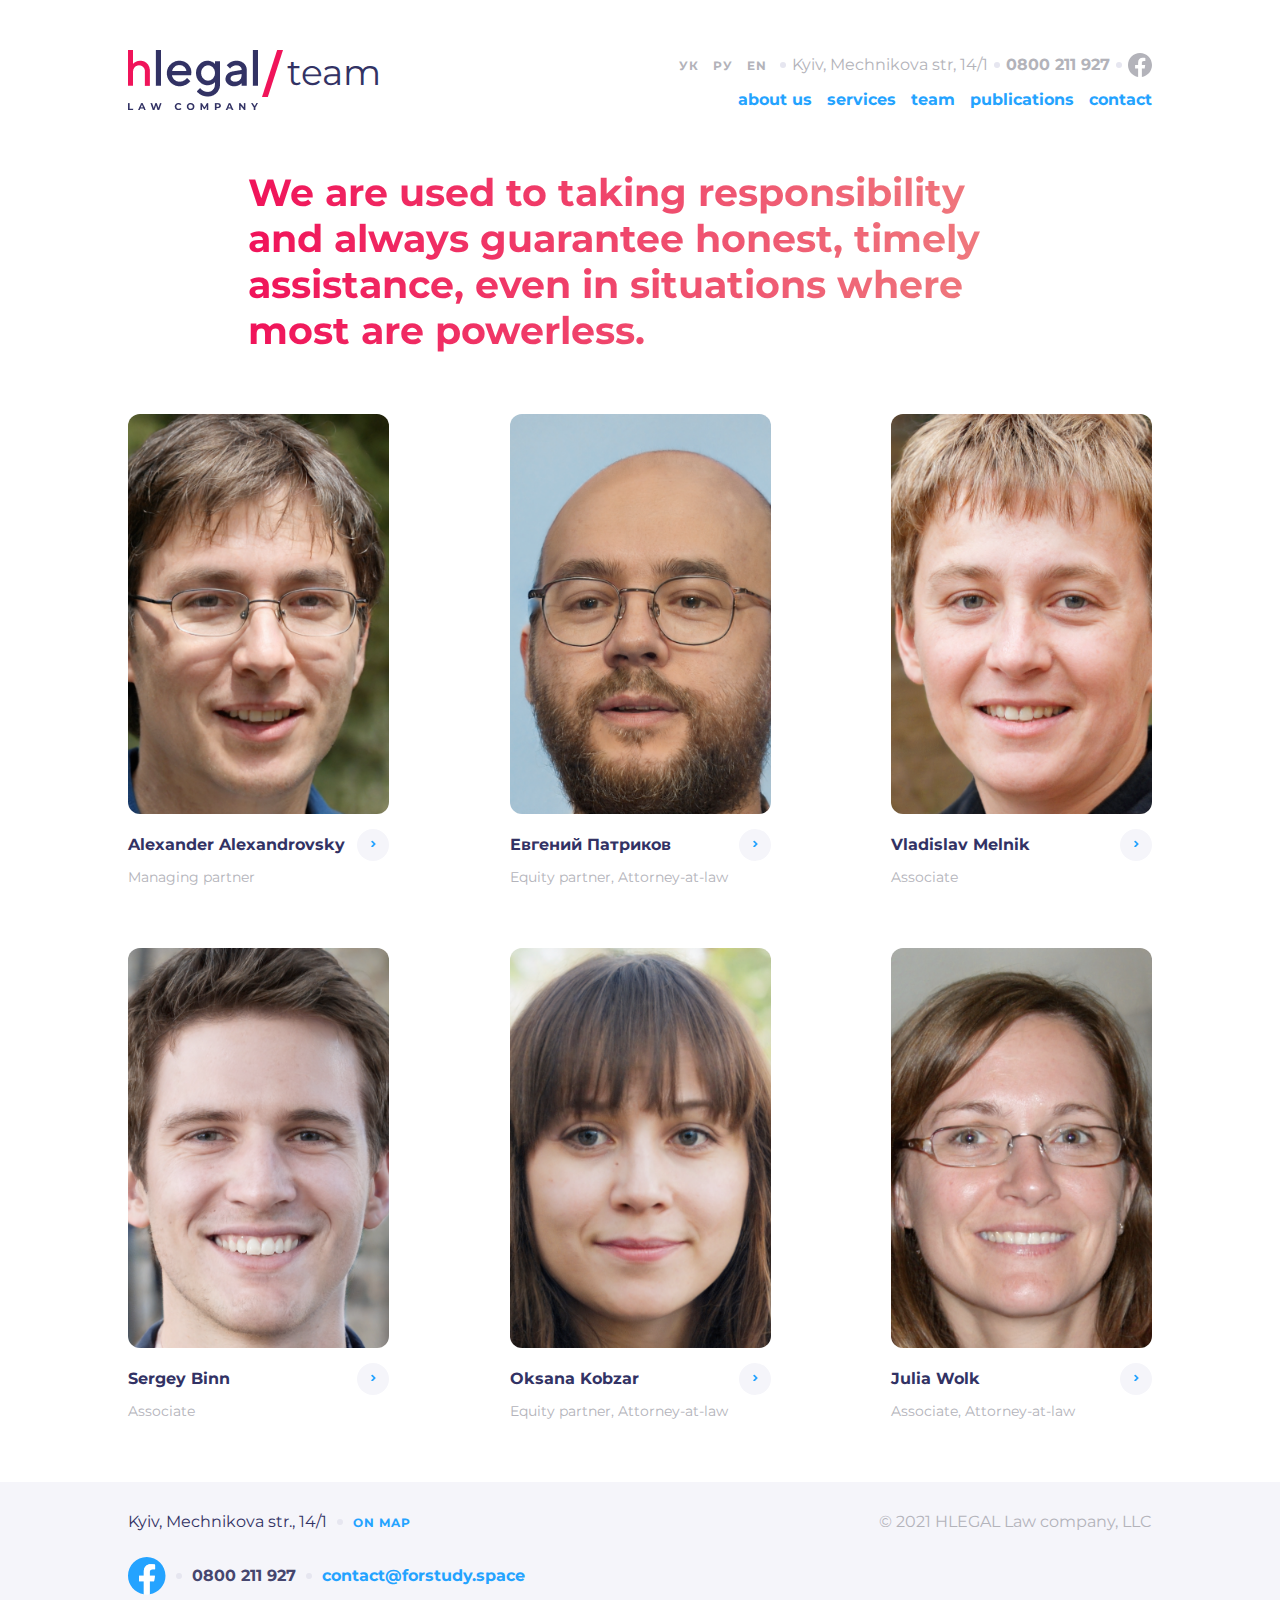
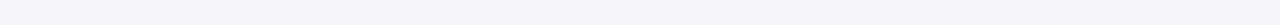
==== commit cca68b09: "Merge pull request #3 from oonoshko/HW14_lesson_14" ====
--- a/index.html
+++ b/index.html
@@ -5,7 +5,7 @@
     <meta charset="UTF-8">
     <meta http-equiv="X-UA-Compatible" content="IE=edge">
     <meta name="viewport" content="width=device-width, initial-scale=1.0">
-    <title>HW15_Lesson_16</title>
+    <title>HW14_Lesson_14</title>
     <link rel="stylesheet" href="./css/style.css">
     <link rel="stylesheet" href="./css/media.css">
 </head>
@@ -58,9 +58,9 @@
                         <path fill-rule="evenodd" clip-rule="evenodd" d="M15.1752 0H21L5.82482 47H0L15.1752 0Z"
                             fill="#F0145A" />
                     </svg>
-                    <span class="text-logo">contact</span>
+                    <span class="text-logo">team</span>
                 </div>
-                <div class="burger-menu flex items-center">
+                <div class="burger-menu flex">
                     <input type="checkbox" class="checkbox">
                     <p class="burger">
                         <span></span>
@@ -82,49 +82,83 @@
         </div>
     </header>
     <main class="flex-1">
-        <section class="contacts-form">
+        <section class="first-screen">
             <div class="container">
-                <div class="wrapper flex flex-col items-center justify-between">
-                    <div class="up-content flex flex-col">
-                        <p class="address">Kyiv,<br> Mechnikova str, 14</p>
-                        <div class="tel-mail flex items-center wrap">
-                            <a href="tel:0800211927" class="tel">0800 211 927</a>
-                            <a href="mailto:contact@forstudy.space" class="mail">contact@forstudy.space</a>
-                        </div>
-                        <div class="fb-text flex items-center">
-                            <a href="https://www.facebook.com/" target="_blank" rel="nofollow noopener">
-                                <svg xmlns="http://www.w3.org/2000/svg" width="38" height="38" data-name="Ebene 1"
-                                    viewBox="0 0 1038 1038">
-                                    <path fill="currentColor"
-                                        d="M1024,512C1024,229.23016,794.76978,0,512,0S0,229.23016,0,512c0,255.554,187.231,467.37012,432,505.77777V660H302V512H432V399.2C432,270.87982,508.43854,200,625.38922,200,681.40765,200,740,210,740,210V336H675.43713C611.83508,336,592,375.46667,592,415.95728V512H734L711.3,660H592v357.77777C836.769,979.37012,1024,767.554,1024,512Z" />
-                                    <path fill="#fff"
-                                        d="M711.3,660,734,512H592V415.95728C592,375.46667,611.83508,336,675.43713,336H740V210s-58.59235-10-114.61078-10C508.43854,200,432,270.87982,432,399.2V512H302V660H432v357.77777a517.39619,517.39619,0,0,0,160,0V660Z" />
-                                </svg>
-                            </a>
-                            <p class="text">Our page <br>on facebook</p>
-                        </div>
+                <h2 class="title">We are used to taking responsibility and always guarantee honest, timely
+                    assistance, even in situations where most are
+                    powerless.</h2>
+                <div class="wrapper flex wrap">
+                    <div class="card">
+                        <img src="./images/Alexandrovsky.png" alt="Alexandrovsky">
+                        <a href="#" class="text-card flex items-center justify-between">
+                            <p class="name">Alexander Alexandrovsky</p>
+                            <svg xmlns="http://www.w3.org/2000/svg" aria-hidden="true" role="img" width="32" height="32"
+                                preserveAspectRatio="xMidYMid meet" viewBox="0 0 320 512">
+                                <path fill="currentColor"
+                                    d="M143 352.3L7 216.3c-9.4-9.4-9.4-24.6 0-33.9l22.6-22.6c9.4-9.4 24.6-9.4 33.9 0l96.4 96.4l96.4-96.4c9.4-9.4 24.6-9.4 33.9 0l22.6 22.6c9.4 9.4 9.4 24.6 0 33.9l-136 136c-9.2 9.4-24.4 9.4-33.8 0z" />
+                            </svg>
+                        </a>
+                        <p class="position">Managing partner</p>
                     </div>
-                    <div class="down-content flex flex-col">
-                        <h2 class="title">We would like to help you</h2>
-                        <div class="forms-up flex flex-col">
-                            <form>
-                                <label>
-                                    <input class="text-form" type="text" name="name" placeholder="Name">
-                                </label>
-                                <label>
-                                    <textarea class="text-form message" type="text" name="message"
-                                        placeholder="Message"></textarea>
-                                </label>
-                                <h3>How to answer you?</h3>
-                                <label>
-                                    <input class="text-form" type="tel" name="phoneNumber" placeholder="Phone number">
-                                </label>
-                                <label>
-                                    <input class="text-form" type="email" name="email" placeholder="Email">
-                                </label>
-                                <button class="btn btn-blue" type="button">Send message</button>
-                            </form>
-                        </div>
+                    <div class="card">
+                        <img src="./images/Patrikov.png" alt="Patrikov">
+                        <a href="#" class="text-card flex items-center justify-between">
+                            <p class="name">Евгений Патриков</p>
+                            <svg xmlns="http://www.w3.org/2000/svg" aria-hidden="true" role="img" width="32" height="32"
+                                preserveAspectRatio="xMidYMid meet" viewBox="0 0 320 512">
+                                <path fill="currentColor"
+                                    d="M143 352.3L7 216.3c-9.4-9.4-9.4-24.6 0-33.9l22.6-22.6c9.4-9.4 24.6-9.4 33.9 0l96.4 96.4l96.4-96.4c9.4-9.4 24.6-9.4 33.9 0l22.6 22.6c9.4 9.4 9.4 24.6 0 33.9l-136 136c-9.2 9.4-24.4 9.4-33.8 0z" />
+                            </svg>
+                        </a>
+                        <p class="position">Equity partner, Attorney-at-law</p>
+                    </div>
+                    <div class="card">
+                        <img src="./images/Melnik.png" alt="Melnik">
+                        <a href="#" class="text-card flex items-center justify-between">
+                            <p class="name">Vladislav Melnik</p>
+                            <svg xmlns="http://www.w3.org/2000/svg" aria-hidden="true" role="img" width="32" height="32"
+                                preserveAspectRatio="xMidYMid meet" viewBox="0 0 320 512">
+                                <path fill="currentColor"
+                                    d="M143 352.3L7 216.3c-9.4-9.4-9.4-24.6 0-33.9l22.6-22.6c9.4-9.4 24.6-9.4 33.9 0l96.4 96.4l96.4-96.4c9.4-9.4 24.6-9.4 33.9 0l22.6 22.6c9.4 9.4 9.4 24.6 0 33.9l-136 136c-9.2 9.4-24.4 9.4-33.8 0z" />
+                            </svg>
+                        </a>
+                        <p class="position">Associate</p>
+                    </div>
+                    <div class="card">
+                        <img src="./images/Binn.png" alt="Binn">
+                        <a href="#" class="text-card flex items-center justify-between">
+                            <p class="name">Sergey Binn</p>
+                            <svg xmlns="http://www.w3.org/2000/svg" aria-hidden="true" role="img" width="32" height="32"
+                                preserveAspectRatio="xMidYMid meet" viewBox="0 0 320 512">
+                                <path fill="currentColor"
+                                    d="M143 352.3L7 216.3c-9.4-9.4-9.4-24.6 0-33.9l22.6-22.6c9.4-9.4 24.6-9.4 33.9 0l96.4 96.4l96.4-96.4c9.4-9.4 24.6-9.4 33.9 0l22.6 22.6c9.4 9.4 9.4 24.6 0 33.9l-136 136c-9.2 9.4-24.4 9.4-33.8 0z" />
+                            </svg>
+                        </a>
+                        <p class="position">Associate</p>
+                    </div>
+                    <div class="card">
+                        <img src="./images/Kobzar.png" alt="Kobzar">
+                        <a href="#" class="text-card flex items-center justify-between">
+                            <p class="name">Oksana Kobzar</p>
+                            <svg xmlns="http://www.w3.org/2000/svg" aria-hidden="true" role="img" width="32" height="32"
+                                preserveAspectRatio="xMidYMid meet" viewBox="0 0 320 512">
+                                <path fill="currentColor"
+                                    d="M143 352.3L7 216.3c-9.4-9.4-9.4-24.6 0-33.9l22.6-22.6c9.4-9.4 24.6-9.4 33.9 0l96.4 96.4l96.4-96.4c9.4-9.4 24.6-9.4 33.9 0l22.6 22.6c9.4 9.4 9.4 24.6 0 33.9l-136 136c-9.2 9.4-24.4 9.4-33.8 0z" />
+                            </svg>
+                        </a>
+                        <p class="position">Equity partner, Attorney-at-law</p>
+                    </div>
+                    <div class="card">
+                        <img src="./images/Wolk.png" alt="Wolk">
+                        <a href="#" class="text-card flex items-center justify-between">
+                            <p class="name">Julia Wolk</p>
+                            <svg xmlns="http://www.w3.org/2000/svg" aria-hidden="true" role="img" width="32" height="32"
+                                preserveAspectRatio="xMidYMid meet" viewBox="0 0 320 512">
+                                <path fill="currentColor"
+                                    d="M143 352.3L7 216.3c-9.4-9.4-9.4-24.6 0-33.9l22.6-22.6c9.4-9.4 24.6-9.4 33.9 0l96.4 96.4l96.4-96.4c9.4-9.4 24.6-9.4 33.9 0l22.6 22.6c9.4 9.4 9.4 24.6 0 33.9l-136 136c-9.2 9.4-24.4 9.4-33.8 0z" />
+                            </svg>
+                        </a>
+                        <p class="position">Associate, Attorney-at-law</p>
                     </div>
                 </div>
             </div>
@@ -157,6 +191,7 @@
                 </div>
                 <p class="copyright text-center">© 2021 HLEGAL Law company, LLC</p>
             </div>
+
         </div>
     </footer>
 </body>
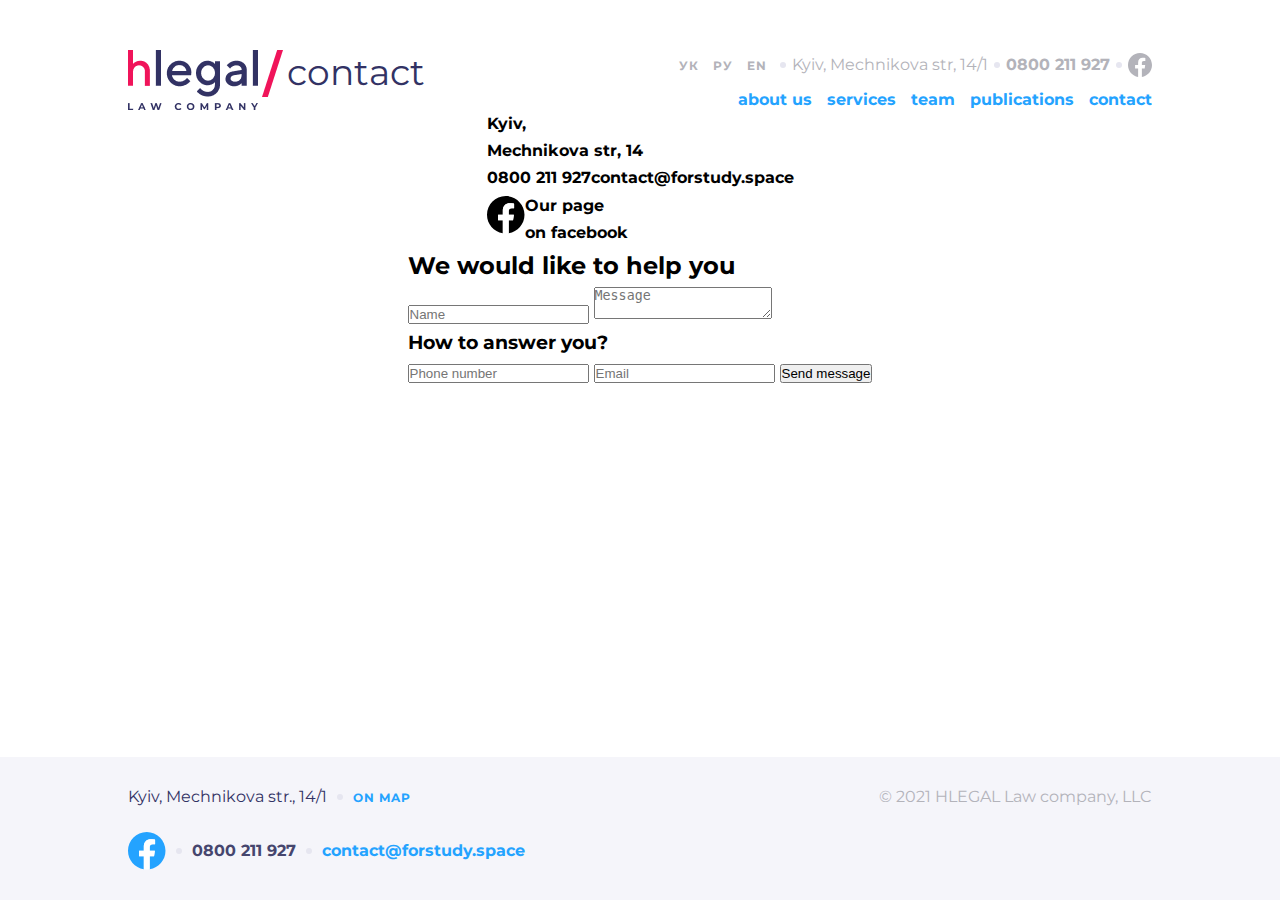
==== commit 07d66aaa: "Merge pull request #2 from oonoshko/HW15_lesson_16" ====
--- a/index.html
+++ b/index.html
@@ -5,7 +5,7 @@
     <meta charset="UTF-8">
     <meta http-equiv="X-UA-Compatible" content="IE=edge">
     <meta name="viewport" content="width=device-width, initial-scale=1.0">
-    <title>HW14_Lesson_14</title>
+    <title>HW15_Lesson_16</title>
     <link rel="stylesheet" href="./css/style.css">
     <link rel="stylesheet" href="./css/media.css">
 </head>
@@ -58,9 +58,9 @@
                         <path fill-rule="evenodd" clip-rule="evenodd" d="M15.1752 0H21L5.82482 47H0L15.1752 0Z"
                             fill="#F0145A" />
                     </svg>
-                    <span class="text-logo">team</span>
+                    <span class="text-logo">contact</span>
                 </div>
-                <div class="burger-menu flex">
+                <div class="burger-menu flex items-center">
                     <input type="checkbox" class="checkbox">
                     <p class="burger">
                         <span></span>
@@ -82,83 +82,49 @@
         </div>
     </header>
     <main class="flex-1">
-        <section class="first-screen">
+        <section class="contacts-form">
             <div class="container">
-                <h2 class="title">We are used to taking responsibility and always guarantee honest, timely
-                    assistance, even in situations where most are
-                    powerless.</h2>
-                <div class="wrapper flex wrap">
-                    <div class="card">
-                        <img src="./images/Alexandrovsky.png" alt="Alexandrovsky">
-                        <a href="#" class="text-card flex items-center justify-between">
-                            <p class="name">Alexander Alexandrovsky</p>
-                            <svg xmlns="http://www.w3.org/2000/svg" aria-hidden="true" role="img" width="32" height="32"
-                                preserveAspectRatio="xMidYMid meet" viewBox="0 0 320 512">
-                                <path fill="currentColor"
-                                    d="M143 352.3L7 216.3c-9.4-9.4-9.4-24.6 0-33.9l22.6-22.6c9.4-9.4 24.6-9.4 33.9 0l96.4 96.4l96.4-96.4c9.4-9.4 24.6-9.4 33.9 0l22.6 22.6c9.4 9.4 9.4 24.6 0 33.9l-136 136c-9.2 9.4-24.4 9.4-33.8 0z" />
-                            </svg>
-                        </a>
-                        <p class="position">Managing partner</p>
+                <div class="wrapper flex flex-col items-center justify-between">
+                    <div class="up-content flex flex-col">
+                        <p class="address">Kyiv,<br> Mechnikova str, 14</p>
+                        <div class="tel-mail flex items-center wrap">
+                            <a href="tel:0800211927" class="tel">0800 211 927</a>
+                            <a href="mailto:contact@forstudy.space" class="mail">contact@forstudy.space</a>
+                        </div>
+                        <div class="fb-text flex items-center">
+                            <a href="https://www.facebook.com/" target="_blank" rel="nofollow noopener">
+                                <svg xmlns="http://www.w3.org/2000/svg" width="38" height="38" data-name="Ebene 1"
+                                    viewBox="0 0 1038 1038">
+                                    <path fill="currentColor"
+                                        d="M1024,512C1024,229.23016,794.76978,0,512,0S0,229.23016,0,512c0,255.554,187.231,467.37012,432,505.77777V660H302V512H432V399.2C432,270.87982,508.43854,200,625.38922,200,681.40765,200,740,210,740,210V336H675.43713C611.83508,336,592,375.46667,592,415.95728V512H734L711.3,660H592v357.77777C836.769,979.37012,1024,767.554,1024,512Z" />
+                                    <path fill="#fff"
+                                        d="M711.3,660,734,512H592V415.95728C592,375.46667,611.83508,336,675.43713,336H740V210s-58.59235-10-114.61078-10C508.43854,200,432,270.87982,432,399.2V512H302V660H432v357.77777a517.39619,517.39619,0,0,0,160,0V660Z" />
+                                </svg>
+                            </a>
+                            <p class="text">Our page <br>on facebook</p>
+                        </div>
                     </div>
-                    <div class="card">
-                        <img src="./images/Patrikov.png" alt="Patrikov">
-                        <a href="#" class="text-card flex items-center justify-between">
-                            <p class="name">Евгений Патриков</p>
-                            <svg xmlns="http://www.w3.org/2000/svg" aria-hidden="true" role="img" width="32" height="32"
-                                preserveAspectRatio="xMidYMid meet" viewBox="0 0 320 512">
-                                <path fill="currentColor"
-                                    d="M143 352.3L7 216.3c-9.4-9.4-9.4-24.6 0-33.9l22.6-22.6c9.4-9.4 24.6-9.4 33.9 0l96.4 96.4l96.4-96.4c9.4-9.4 24.6-9.4 33.9 0l22.6 22.6c9.4 9.4 9.4 24.6 0 33.9l-136 136c-9.2 9.4-24.4 9.4-33.8 0z" />
-                            </svg>
-                        </a>
-                        <p class="position">Equity partner, Attorney-at-law</p>
-                    </div>
-                    <div class="card">
-                        <img src="./images/Melnik.png" alt="Melnik">
-                        <a href="#" class="text-card flex items-center justify-between">
-                            <p class="name">Vladislav Melnik</p>
-                            <svg xmlns="http://www.w3.org/2000/svg" aria-hidden="true" role="img" width="32" height="32"
-                                preserveAspectRatio="xMidYMid meet" viewBox="0 0 320 512">
-                                <path fill="currentColor"
-                                    d="M143 352.3L7 216.3c-9.4-9.4-9.4-24.6 0-33.9l22.6-22.6c9.4-9.4 24.6-9.4 33.9 0l96.4 96.4l96.4-96.4c9.4-9.4 24.6-9.4 33.9 0l22.6 22.6c9.4 9.4 9.4 24.6 0 33.9l-136 136c-9.2 9.4-24.4 9.4-33.8 0z" />
-                            </svg>
-                        </a>
-                        <p class="position">Associate</p>
-                    </div>
-                    <div class="card">
-                        <img src="./images/Binn.png" alt="Binn">
-                        <a href="#" class="text-card flex items-center justify-between">
-                            <p class="name">Sergey Binn</p>
-                            <svg xmlns="http://www.w3.org/2000/svg" aria-hidden="true" role="img" width="32" height="32"
-                                preserveAspectRatio="xMidYMid meet" viewBox="0 0 320 512">
-                                <path fill="currentColor"
-                                    d="M143 352.3L7 216.3c-9.4-9.4-9.4-24.6 0-33.9l22.6-22.6c9.4-9.4 24.6-9.4 33.9 0l96.4 96.4l96.4-96.4c9.4-9.4 24.6-9.4 33.9 0l22.6 22.6c9.4 9.4 9.4 24.6 0 33.9l-136 136c-9.2 9.4-24.4 9.4-33.8 0z" />
-                            </svg>
-                        </a>
-                        <p class="position">Associate</p>
-                    </div>
-                    <div class="card">
-                        <img src="./images/Kobzar.png" alt="Kobzar">
-                        <a href="#" class="text-card flex items-center justify-between">
-                            <p class="name">Oksana Kobzar</p>
-                            <svg xmlns="http://www.w3.org/2000/svg" aria-hidden="true" role="img" width="32" height="32"
-                                preserveAspectRatio="xMidYMid meet" viewBox="0 0 320 512">
-                                <path fill="currentColor"
-                                    d="M143 352.3L7 216.3c-9.4-9.4-9.4-24.6 0-33.9l22.6-22.6c9.4-9.4 24.6-9.4 33.9 0l96.4 96.4l96.4-96.4c9.4-9.4 24.6-9.4 33.9 0l22.6 22.6c9.4 9.4 9.4 24.6 0 33.9l-136 136c-9.2 9.4-24.4 9.4-33.8 0z" />
-                            </svg>
-                        </a>
-                        <p class="position">Equity partner, Attorney-at-law</p>
-                    </div>
-                    <div class="card">
-                        <img src="./images/Wolk.png" alt="Wolk">
-                        <a href="#" class="text-card flex items-center justify-between">
-                            <p class="name">Julia Wolk</p>
-                            <svg xmlns="http://www.w3.org/2000/svg" aria-hidden="true" role="img" width="32" height="32"
-                                preserveAspectRatio="xMidYMid meet" viewBox="0 0 320 512">
-                                <path fill="currentColor"
-                                    d="M143 352.3L7 216.3c-9.4-9.4-9.4-24.6 0-33.9l22.6-22.6c9.4-9.4 24.6-9.4 33.9 0l96.4 96.4l96.4-96.4c9.4-9.4 24.6-9.4 33.9 0l22.6 22.6c9.4 9.4 9.4 24.6 0 33.9l-136 136c-9.2 9.4-24.4 9.4-33.8 0z" />
-                            </svg>
-                        </a>
-                        <p class="position">Associate, Attorney-at-law</p>
+                    <div class="down-content flex flex-col">
+                        <h2 class="title">We would like to help you</h2>
+                        <div class="forms-up flex flex-col">
+                            <form>
+                                <label>
+                                    <input class="text-form" type="text" name="name" placeholder="Name">
+                                </label>
+                                <label>
+                                    <textarea class="text-form message" type="text" name="message"
+                                        placeholder="Message"></textarea>
+                                </label>
+                                <h3>How to answer you?</h3>
+                                <label>
+                                    <input class="text-form" type="tel" name="phoneNumber" placeholder="Phone number">
+                                </label>
+                                <label>
+                                    <input class="text-form" type="email" name="email" placeholder="Email">
+                                </label>
+                                <button class="btn btn-blue" type="button">Send message</button>
+                            </form>
+                        </div>
                     </div>
                 </div>
             </div>
@@ -191,7 +157,6 @@
                 </div>
                 <p class="copyright text-center">© 2021 HLEGAL Law company, LLC</p>
             </div>
-
         </div>
     </footer>
 </body>
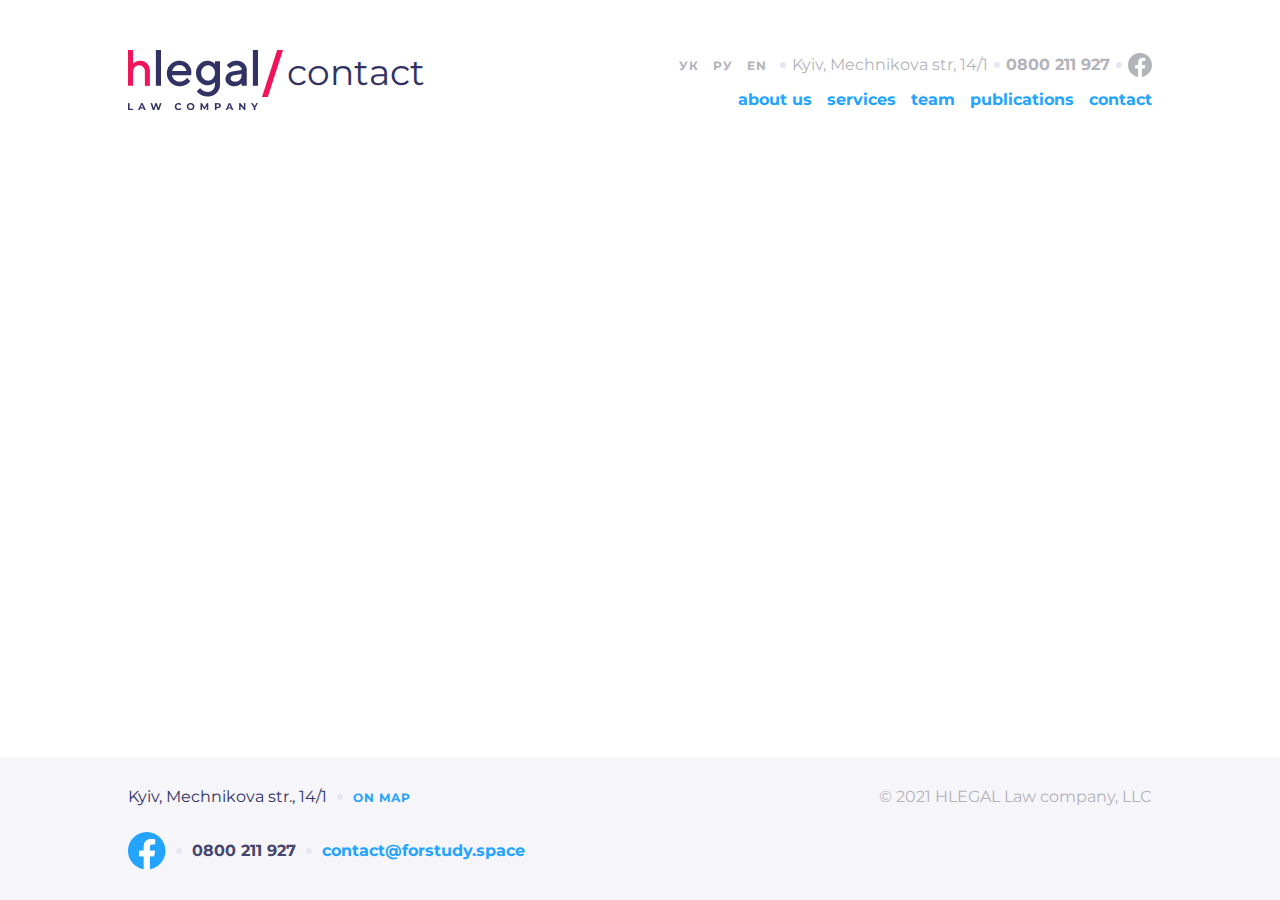
==== commit fa91160e: "added header and footer" ====
--- a/index.html
+++ b/index.html
@@ -5,7 +5,7 @@
     <meta charset="UTF-8">
     <meta http-equiv="X-UA-Compatible" content="IE=edge">
     <meta name="viewport" content="width=device-width, initial-scale=1.0">
-    <title>HW15_Lesson_16</title>
+    <title>HW16_Lesson_19</title>
     <link rel="stylesheet" href="./css/style.css">
     <link rel="stylesheet" href="./css/media.css">
 </head>
@@ -82,51 +82,9 @@
         </div>
     </header>
     <main class="flex-1">
-        <section class="contacts-form">
+        <section>
             <div class="container">
-                <div class="wrapper flex flex-col items-center justify-between">
-                    <div class="up-content flex flex-col">
-                        <p class="address">Kyiv,<br> Mechnikova str, 14</p>
-                        <div class="tel-mail flex items-center wrap">
-                            <a href="tel:0800211927" class="tel">0800 211 927</a>
-                            <a href="mailto:contact@forstudy.space" class="mail">contact@forstudy.space</a>
-                        </div>
-                        <div class="fb-text flex items-center">
-                            <a href="https://www.facebook.com/" target="_blank" rel="nofollow noopener">
-                                <svg xmlns="http://www.w3.org/2000/svg" width="38" height="38" data-name="Ebene 1"
-                                    viewBox="0 0 1038 1038">
-                                    <path fill="currentColor"
-                                        d="M1024,512C1024,229.23016,794.76978,0,512,0S0,229.23016,0,512c0,255.554,187.231,467.37012,432,505.77777V660H302V512H432V399.2C432,270.87982,508.43854,200,625.38922,200,681.40765,200,740,210,740,210V336H675.43713C611.83508,336,592,375.46667,592,415.95728V512H734L711.3,660H592v357.77777C836.769,979.37012,1024,767.554,1024,512Z" />
-                                    <path fill="#fff"
-                                        d="M711.3,660,734,512H592V415.95728C592,375.46667,611.83508,336,675.43713,336H740V210s-58.59235-10-114.61078-10C508.43854,200,432,270.87982,432,399.2V512H302V660H432v357.77777a517.39619,517.39619,0,0,0,160,0V660Z" />
-                                </svg>
-                            </a>
-                            <p class="text">Our page <br>on facebook</p>
-                        </div>
-                    </div>
-                    <div class="down-content flex flex-col">
-                        <h2 class="title">We would like to help you</h2>
-                        <div class="forms-up flex flex-col">
-                            <form>
-                                <label>
-                                    <input class="text-form" type="text" name="name" placeholder="Name">
-                                </label>
-                                <label>
-                                    <textarea class="text-form message" type="text" name="message"
-                                        placeholder="Message"></textarea>
-                                </label>
-                                <h3>How to answer you?</h3>
-                                <label>
-                                    <input class="text-form" type="tel" name="phoneNumber" placeholder="Phone number">
-                                </label>
-                                <label>
-                                    <input class="text-form" type="email" name="email" placeholder="Email">
-                                </label>
-                                <button class="btn btn-blue" type="button">Send message</button>
-                            </form>
-                        </div>
-                    </div>
-                </div>
+                <h2 class="text-center"></h2>
             </div>
         </section>
     </main>
--- a/css/style.css
+++ b/css/style.css
@@ -1,54 +1,3 @@
 @import url(../css/reset.css);
 @import url(../css/header.css);
 @import url(../css/footer.css);
-
-/* ..............first-screen.............. */
-.first-screen {
-  padding: 30px;
-}
-.first-screen .wrapper {
-  justify-content: left;
-  gap: 30px;
-}
-.first-screen .title {
-  font-size: 30px;
-  line-height: 37px;
-  background: linear-gradient(90.13deg, #f0145a 0.84%, #ef8080 99.96%);
-  -webkit-background-clip: text;
-  -webkit-text-fill-color: transparent;
-  background-clip: text;
-  text-fill-color: transparent;
-  margin-bottom: 30px;
-}
-
-.first-screen .card img {
-  border-radius: 12px;
-  display: block;
-}
-.text-card {
-  margin-top: 15px;
-}
-.name {
-  line-height: 20px;
-  color: #323264;
-}
-.card .text-card svg {
-  background: #f5f5fa;
-  padding: 9.5px 11.5px 8.5px 13.5px;
-  border-radius: 50%;
-  color: #24a3ff;
-  transform: rotate(-90deg);
-}
-.card > a:hover p {
-  color: #f0145a;
-}
-.card > a:hover svg {
-  color: #f0145a;
-}
-.position {
-  font-weight: 400;
-  font-size: 14px;
-  line-height: 22px;
-  color: #b3b3ba;
-  margin-top: 5px;
-}
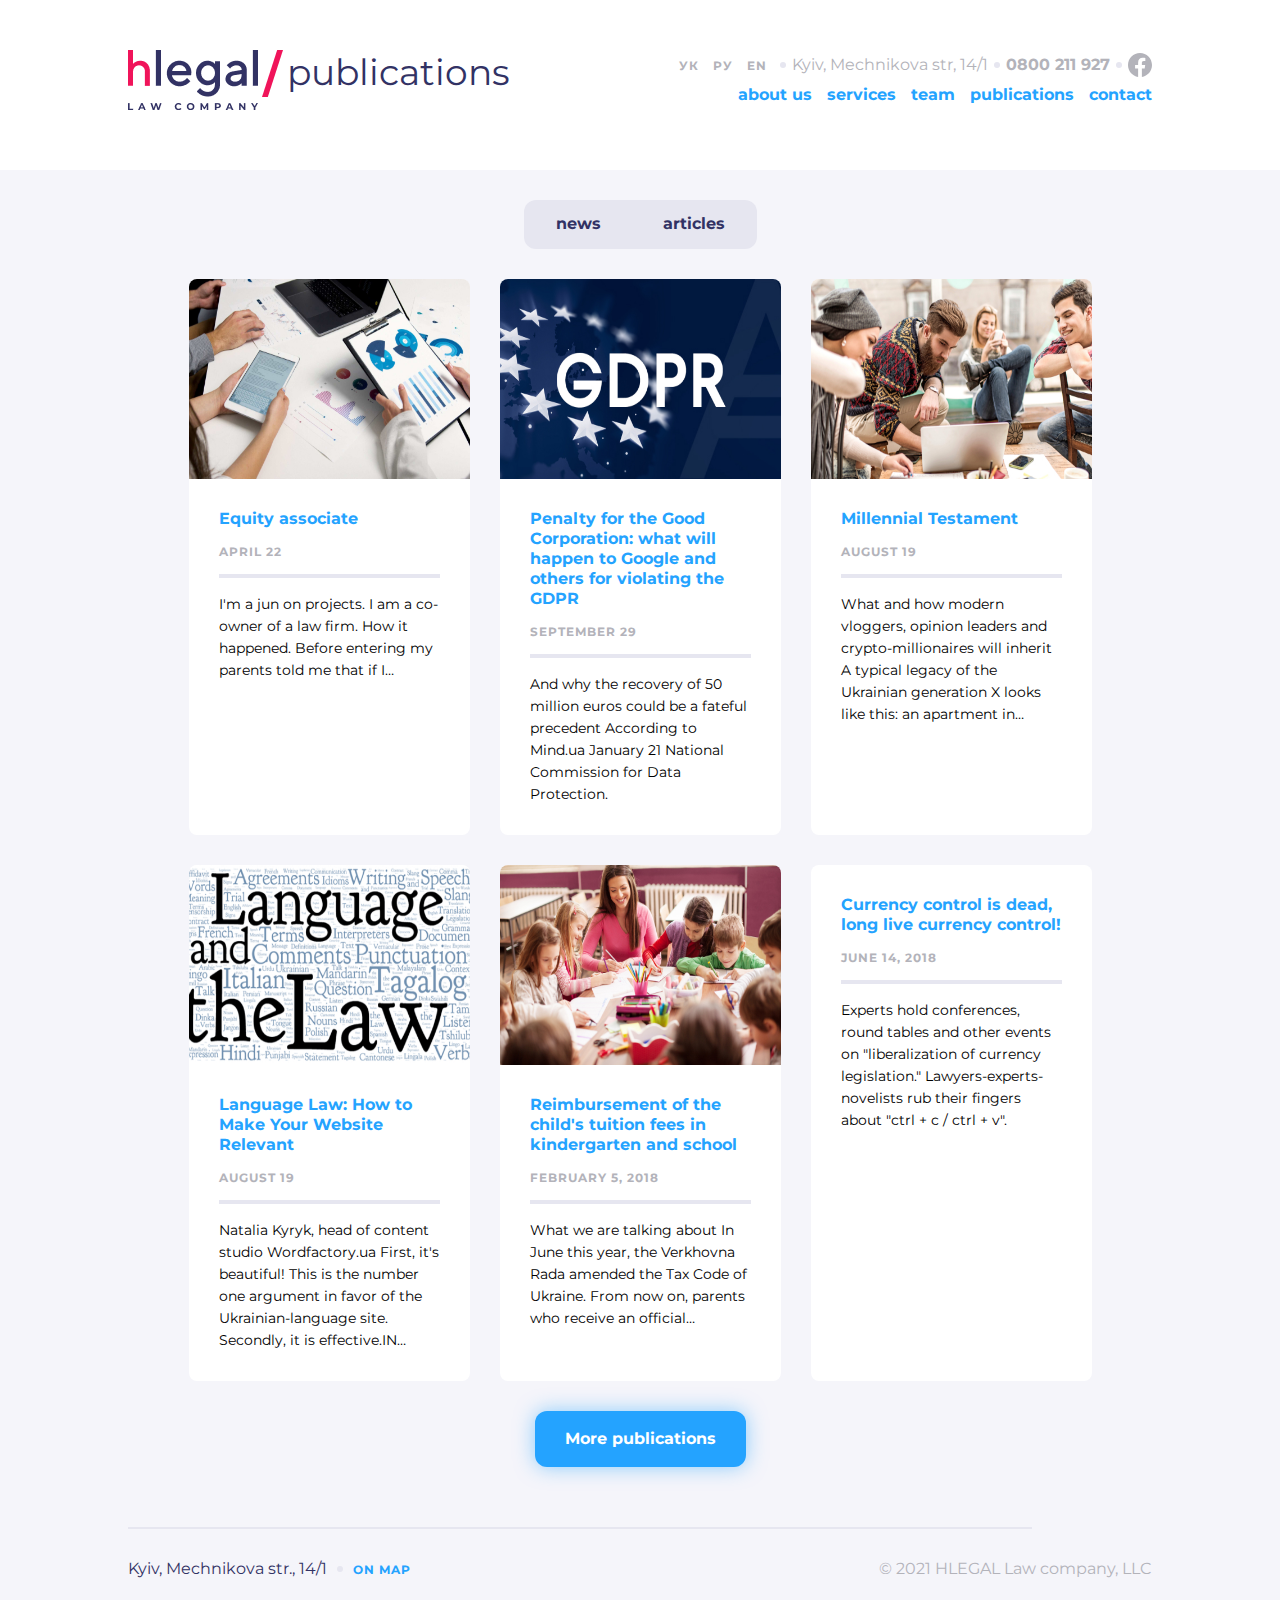
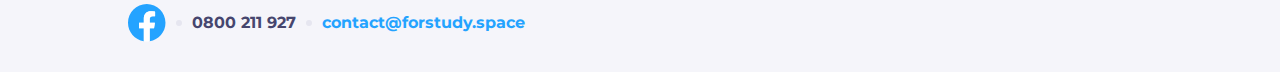
==== commit 58b4e69b: "added ready page publications exсept top btn focus" ====
--- a/index.html
+++ b/index.html
@@ -14,7 +14,7 @@
     <header class="header">
         <div class="container">
             <div class="wrapper flex justify-between wrap">
-                <div class="up-header flex items-center justify-between">
+                <div class="up-header flex items-center">
                     <div class="flex items-center">
                         <form class="form-languages ">
                             <label>
@@ -58,7 +58,7 @@
                         <path fill-rule="evenodd" clip-rule="evenodd" d="M15.1752 0H21L5.82482 47H0L15.1752 0Z"
                             fill="#F0145A" />
                     </svg>
-                    <span class="text-logo">contact</span>
+                    <span class="text-logo">publications</span>
                 </div>
                 <div class="burger-menu flex items-center">
                     <input type="checkbox" class="checkbox">
@@ -82,21 +82,136 @@
         </div>
     </header>
     <main class="flex-1">
-        <section>
-            <div class="container">
-                <h2 class="text-center"></h2>
+        <section class="publications">
+            <div class="container line">
+                <div class="wrapper flex flex-col">
+                    <div class="btn-center flex">
+                        <div class="btn-wrapper flex">
+                            <form class="btn-form">
+                                <label>
+                                    <input type="radio" name="news">
+                                    <span class="btn">news</span>
+                                </label>
+                            </form>
+                            <form class="btn-form">
+                                <label>
+                                    <input type="radio" name="news">
+                                    <span class="btn">articles</span>
+                                </label>
+                            </form>
+                        </div>
+                    </div>
+
+                    <div class="card-wrapper flex justify-between wrap">
+                        <div class="card">
+                            <img src="./images/meeting.jpg" alt="meeting">
+                            <div class="card-text">
+                                <a href="#">
+                                    <h3>Equity associate</h3>
+                                </a>
+                                <p class="data">April 22</p>
+                                <a href="#" class="description">
+                                    <p>I'm a jun on projects. I am a co-owner of a law firm. How it happened.
+                                        Before entering my parents told me that if I…
+                                    </p>
+                                </a>
+                            </div>
+                        </div>
+                        <div class="card">
+                            <img src="./images/gdpr.jpg" alt="picture">
+                            <div class="card-text">
+                                <a href="#">
+                                    <h3>Penalty for the Good Corporation: what will happen to Google and others for
+                                        violating the GDPR</h3>
+                                </a>
+                                <p class="data">September 29</p>
+                                <a href="#" class="description">
+                                    <p>
+                                        And why the recovery of 50 million euros could be a fateful precedent
+                                        According to Mind.ua January 21 National Commission for Data Protection.
+                                    </p>
+                                </a>
+                            </div>
+                        </div>
+                        <div class="card">
+                            <img src="./images/meeting2.jpg" alt="meeting">
+                            <div class="card-text">
+                                <a href="#">
+                                    <h3>Millennial Testament</h3>
+                                </a>
+                                <p class="data">August 19</p>
+                                <a href="#" class="description">
+                                    <p>
+                                        What and how modern vloggers, opinion leaders and crypto-millionaires will
+                                        inherit A
+                                        typical
+                                        legacy of the Ukrainian generation X looks like this: an apartment in…
+                                    </p>
+                                </a>
+                            </div>
+                        </div>
+                        <div class="card">
+                            <img src="./images/leters.jpg" alt="leters">
+                            <div class="card-text">
+                                <a href="#">
+                                    <h3>Language Law: How to Make Your Website Relevant</h3>
+                                </a>
+                                <p class="data">August 19</p>
+                                <a href="#" class="description">
+                                    <p>
+                                        Natalia Kyryk, head of content studio Wordfactory.ua First, it's beautiful! This
+                                        is the number one argument in favor of the Ukrainian-language site. Secondly, it
+                                        is effective.IN…
+                                    </p>
+                                </a>
+                            </div>
+                        </div>
+                        <div class="card">
+                            <img src="./images/meeting3.jpg" alt="meeting">
+                            <div class="card-text">
+                                <a href="#">
+                                    <h3>Reimbursement of the child's tuition fees in kindergarten and school</h3>
+                                </a>
+                                <p class="data">February 5, 2018</p>
+                                <a href="#" class="description">
+                                    <p>
+                                        What we are talking about In June this year, the Verkhovna Rada amended the Tax
+                                        Code of Ukraine. From now on, parents who receive an official…
+                                    </p>
+                                </a>
+                            </div>
+                        </div>
+                        <div class="card">
+                            <div class="card-text">
+                                <a href="#">
+                                    <h3>Currency control is dead, long live currency control!</h3>
+                                </a>
+                                <p class="data">June 14, 2018</p>
+                                <a href="#" class="description">
+                                    <p>
+                                        Experts hold conferences, round tables and other events on "liberalization of
+                                        currency legislation." Lawyers-experts-novelists rub their fingers about "ctrl +
+                                        c / ctrl + v".
+                                    </p>
+                                </a>
+                            </div>
+                        </div>
+                    </div>
+                    <a href="#" class="btn-center flex">
+                        <button type="button" class="btn btn-blue">More publications</button>
+                    </a>
+                </div>
             </div>
         </section>
     </main>
     <footer class="footer">
         <div class="container">
-            <div class="wrapper flex flex-col items-center">
-                <div class="adress-footer flex flex-col items-center">
+            <div class="wrapper flex flex-col items-center wrap">
+                <div class="adress-footer flex items-center">
                     <span class="adress">Kyiv, Mechnikova str., 14/1</span>
                     <span class="dot"></span>
                     <a href="https://goo.gl/maps/D9Z2hyHaym2jxvPWA" class="map" target="_blank"
-                        rel="nofollow noopener">On
-                        map</a>
+                        rel="nofollow noopener">On map</a>
                 </div>
                 <div class="contacts flex flex-col items-center">
                     <a href="https://www.facebook.com/" target="_blank" rel="nofollow noopener">
--- a/css/style.css
+++ b/css/style.css
@@ -1,3 +1,146 @@
 @import url(../css/reset.css);
 @import url(../css/header.css);
 @import url(../css/footer.css);
+
+.text-center {
+  text-align: center;
+}
+.flex {
+  display: flex;
+}
+.flex-col {
+  flex-direction: column;
+}
+.flex-1 {
+  flex: 1;
+}
+.min-h-screen {
+  min-height: 100vh;
+}
+.items-center {
+  align-items: center;
+}
+.justify-between {
+  justify-content: space-between;
+}
+.wrap {
+  flex-wrap: wrap;
+}
+
+/* .................................... */
+.publications {
+  background-color: #f5f5fa;
+  padding: 30px 30px 0 30px;
+}
+.line::after {
+  content: "";
+  display: block;
+  min-width: 315px;
+  height: 2px;
+  background-color: #e6e6f0;
+  margin-top: 60px;
+}
+.btn-center {
+  justify-content: center;
+}
+.btn-wrapper {
+  background-color: #e6e6f0;
+  border-radius: 12px;
+  margin-bottom: 30px;
+  padding: 2px;
+  max-width: 233px;
+  gap: 2px;
+  position: relative;
+}
+.btn-form input {
+  position: fixed;
+  opacity: 0;
+}
+.btn-form {
+  padding: 8px 30px 10px 30px;
+  border-radius: 10px;
+
+  border: none;
+}
+.btn {
+  font: inherit;
+  line-height: 20px;
+  text-align: center;
+  cursor: pointer;
+  color: #323264;
+}
+.btn-wrapper input:focus ~ .btn {
+  background-color: #ffffff;
+  padding: 8px 30px 10px 30px;
+  border-radius: 10px;
+}
+
+.btn-form:hover {
+  background-color: #f5f5fa;
+}
+
+/* ..................................... */
+.card-wrapper {
+  gap: 30px;
+  justify-content: center;
+}
+.card {
+  max-width: 315px;
+  min-height: max-content;
+  background-color: #ffffff;
+  border-radius: 8px;
+}
+.card img {
+  display: block;
+  border-radius: 8px 8px 0px 0px;
+  height: 200px;
+}
+.card-text {
+  margin: 30px;
+}
+.card h3 {
+  font: inherit;
+  line-height: 20px;
+  color: #24a3ff;
+  margin-bottom: 15px;
+}
+.card h3:hover {
+  color: #f0145a;
+}
+
+.data {
+  font-size: 12px;
+  line-height: 15px;
+  letter-spacing: 1px;
+  text-transform: uppercase;
+  color: #b3b3ba;
+}
+.card .data::after {
+  content: "";
+  display: block;
+  max-width: 255px;
+  height: 4px;
+  background-color: #e6e6f0;
+  margin: 15px 0;
+}
+.card .description {
+  font-weight: 400;
+  font-size: 14px;
+  line-height: 22px;
+  color: #000000;
+}
+.btn-blue {
+  background-color: #24a3ff;
+  color: #ffffff;
+  box-shadow: 0px 0px 20px rgba(36, 163, 255, 0.5);
+  border-radius: 12px;
+  padding: 18px 30px;
+  border: none;
+  margin-top: 30px;
+}
+.btn-blue:hover {
+  background-color: #0085ff;
+}
+.btn-blue:active {
+  background-color: #006ccf;
+}
--- a/css/media.css
+++ b/css/media.css
@@ -1,63 +1,107 @@
+/* md-устройства (больше или равно 768px) */
+@media (min-width: 576px) {
+  /* CSS для: 768px <= ширины <= 991px */
+  .publications {
+    padding: 30px 60px 0 60px;
+  }
+}
 /* md-устройства (больше или равно 768px) */
 @media (min-width: 768px) {
   /* CSS для: 768px <= ширины <= 991px */
-
-  /* ..............first-screen.............. */
-  .first-screen {
-    padding: 60px 0;
+  .container {
+    width: 100%;
+    max-width: calc(768px + 60px);
+    margin-left: auto;
+    margin-right: auto;
+    padding-left: 60px;
+    padding-right: 60px;
   }
-  .first-screen .wrapper {
-    justify-content: space-between;
-    gap: 60px;
+  .publications {
+    padding: 30px 0 0 0;
   }
-  .first-screen .title {
-    font-size: 38px;
-    line-height: 46px;
-    margin-bottom: 60px;
+  .line::after {
+    max-width: 648px;
   }
-  .first-screen .card img {
-    max-width: 294px;
-    height: 400px;
-    object-fit: cover;
+  .card {
+    max-width: 309px;
+  }
+  .card .data::after {
+    max-width: 249px;
   }
 }
 
 /* lg-устройства (больше или равно 992px) */
 @media (min-width: 1024px) {
   /* CSS для: 992px <= ширины <= 1119px */
-
-  /* ..............first-screen.............. */
-  .first-screen .wrapper {
-    justify-content: space-between;
-    gap: 60px;
+  .container {
+    width: 100%;
+    max-width: calc(1024px + 120px);
+    margin-left: auto;
+    margin-right: auto;
+    padding-left: 60px;
+    padding-right: 60px;
   }
-
-  .first-screen .title {
-    margin: 0 120px 60px 120px;
+  .container::after {
+    max-width: 904px;
   }
-
-  .first-screen .card img {
-    max-width: 261px;
+  .card {
+    max-width: 281px;
+  }
+  .card img {
+    max-width: 281px;
+  }
+  .card .data::after {
+    max-width: 281px;
   }
 }
 
 /* xl-устройства (больше или равно 1200px) */
 @media (min-width: 1440px) {
   /* CSS для: ширины >= 1200px */
-
-  .first-screen .title {
-    margin: 0 120px 60px 120px;
+  .container {
+    width: 100%;
+    max-width: calc(1320px + 120px);
+    margin-left: auto;
+    margin-right: auto;
+    padding-left: 60px;
+    padding-right: 60px;
   }
-
-  .first-screen .card img {
-    max-width: 400px;
+  .container::after {
+    max-width: 1320px;
+  }
+  .card {
+    max-width: 420px;
+  }
+  .card img {
+    min-width: 420px;
+    background-size: cover;
+  }
+  .card .data::after {
+    max-width: 420px;
   }
 }
+
 /* xxl-устройства (больше или равно 1600px) */
 @media (min-width: 1920px) {
   /* CSS для: ширины >= 1200px */
-
-  .first-screen .card img {
-    min-width: 493px;
+  .container {
+    width: 100%;
+    max-width: calc(1600px + 320px);
+    margin-left: auto;
+    margin-right: auto;
+    padding-left: 160px;
+    padding-right: 160px;
+  }
+  .container::after {
+    min-width: 1600px;
+  }
+  .card {
+    max-width: 513px;
+  }
+  .card img {
+    min-width: 513px;
+  }
+  .card .data::after {
+    max-width: 513px;
   }
 }
